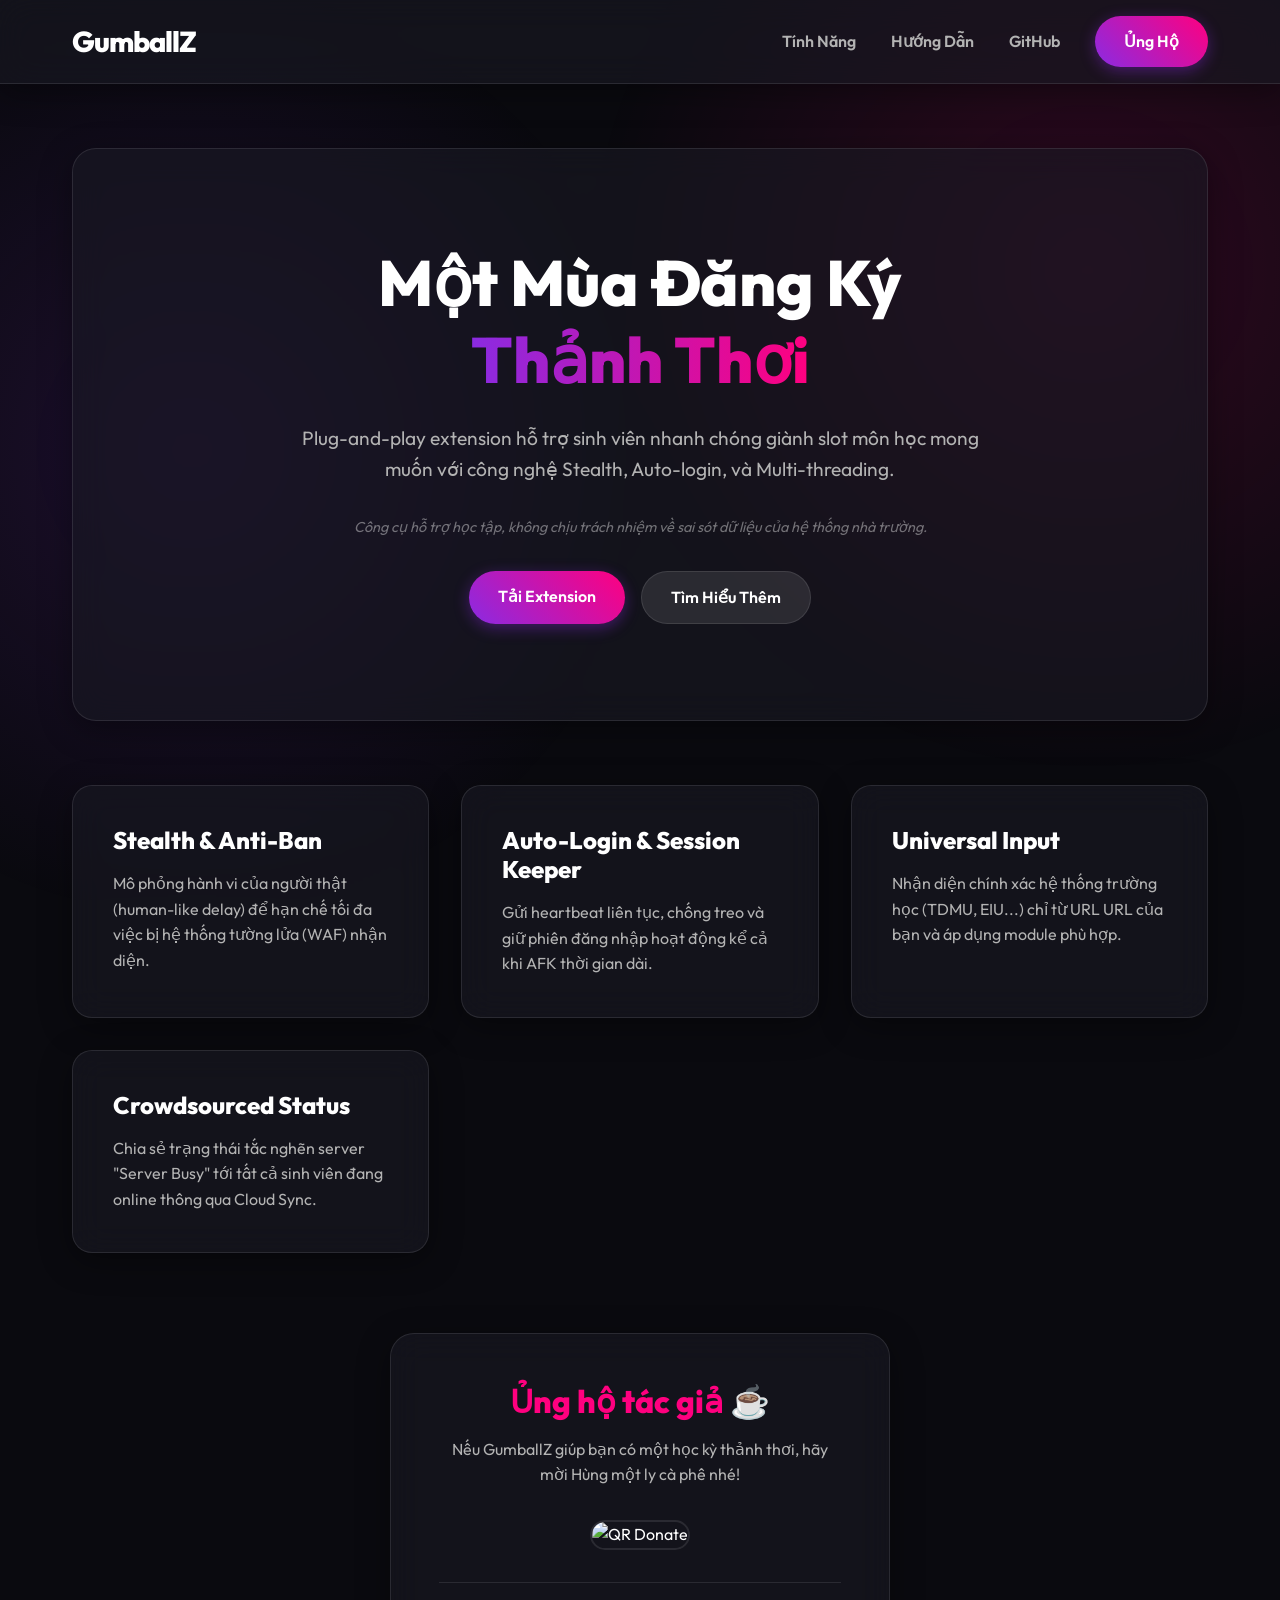
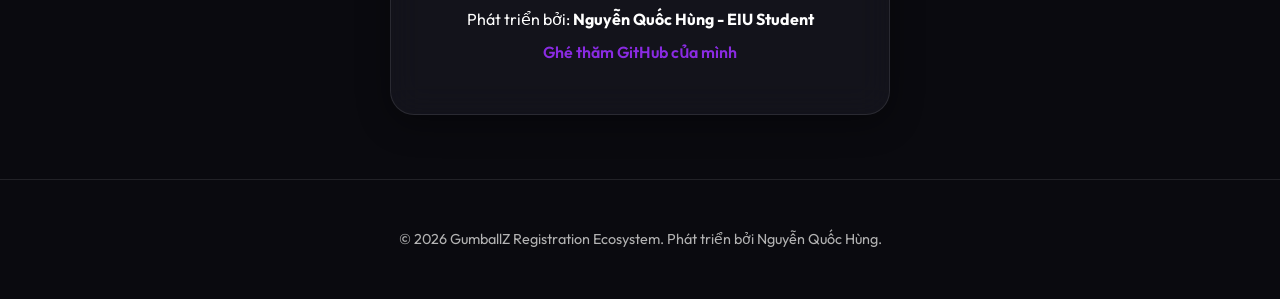
==== web-portal/index.html @ da2722e1 "feat: Initial commit for GumballZ Registration Ecosystem" ====
<!DOCTYPE html>
<html lang="vi">
<head>
    <meta charset="UTF-8">
    <meta name="viewport" content="width=device-width, initial-scale=1.0">
    <title>GumballZ - Đăng Ký Môn Học Siêu Tốc</title>
    <meta name="description" content="Công cụ tự động hóa quá trình đăng ký môn học tại các trường đại học. Plug and Play, Anti-Ban và vô cùng mạnh mẽ.">
    <link href="https://fonts.googleapis.com/css2?family=Outfit:wght@300;400;600;800&display=swap" rel="stylesheet">
    <link rel="stylesheet" href="style.css">
</head>
<body>
    <div class="blob-bg"></div>
    
    <header class="navbar glass-effect">
        <div class="container nav-content">
            <h1 class="logo">GumballZ</h1>
            <nav class="nav-links">
                <a href="#features">Tính Năng</a>
                <a href="#docs">Hướng Dẫn</a>
                <a href="https://github.com/nughnguyen/DKMH-Extension.git" target="_blank">GitHub</a>
                <a href="#donate" class="btn-primary">Ủng Hộ</a>
            </nav>
        </div>
    </header>

    <main class="container">
        <section class="hero glass-effect">
            <div class="hero-text">
                <h2>Một Mùa Đăng Ký<br><span class="text-gradient">Thảnh Thơi</span></h2>
                <p>Plug-and-play extension hỗ trợ sinh viên nhanh chóng giành slot môn học mong muốn với công nghệ Stealth, Auto-login, và Multi-threading.</p>
                <p class="disclaimer"><em>Công cụ hỗ trợ học tập, không chịu trách nhiệm về sai sót dữ liệu của hệ thống nhà trường.</em></p>
                <div class="hero-actions">
                    <a href="https://github.com/nughnguyen/DKMH-Extension.git" class="btn-primary" target="_blank">Tải Extension</a>
                    <a href="#features" class="btn-secondary">Tìm Hiểu Thêm</a>
                </div>
            </div>
        </section>

        <section id="features" class="features-grid">
            <div class="feature-card glass-effect">
                <h3>Stealth & Anti-Ban</h3>
                <p>Mô phỏng hành vi của người thật (human-like delay) để hạn chế tối đa việc bị hệ thống tường lửa (WAF) nhận diện.</p>
            </div>
            <div class="feature-card glass-effect">
                <h3>Auto-Login & Session Keeper</h3>
                <p>Gửi heartbeat liên tục, chống treo và giữ phiên đăng nhập hoạt động kể cả khi AFK thời gian dài.</p>
            </div>
            <div class="feature-card glass-effect">
                <h3>Universal Input</h3>
                <p>Nhận diện chính xác hệ thống trường học (TDMU, EIU...) chỉ từ URL URL của bạn và áp dụng module phù hợp.</p>
            </div>
            <div class="feature-card glass-effect status-badge">
                <h3>Crowdsourced Status</h3>
                <p>Chia sẻ trạng thái tắc nghẽn server "Server Busy" tới tất cả sinh viên đang online thông qua Cloud Sync.</p>
            </div>
        </section>

        <section id="donate" class="donate-section">
            <div class="donate-card glass-effect">
                <h3>Ủng hộ tác giả ☕</h3>
                <p>Nếu GumballZ giúp bạn có một học kỳ thảnh thơi, hãy mời Hùng một ly cà phê nhé!</p>
                <img class="qr-code" src="https://api.vietqr.io/image/970422-2331200040-XXXX.jpg?accountName=NGUYEN%20QUOC%20HUNG&amount=20000&addInfo=Donate%20GumballZ" alt="QR Donate">
                <div class="author-info">
                    <p>Phát triển bởi: <strong>Nguyễn Quốc Hùng - EIU Student</strong></p>
                    <a href="https://github.com/nughnguyen" target="_blank" class="github-link">Ghé thăm GitHub của mình</a>
                </div>
            </div>
        </section>
    </main>

    <footer class="footer">
        <p>&copy; 2026 GumballZ Registration Ecosystem. Phát triển bởi Nguyễn Quốc Hùng.</p>
    </footer>

    <script src="script.js"></script>
</body>
</html>
---- web-portal/style.css ----
:root {
    --primary: #8a2be2;
    --secondary: #ff007f;
    --bg-dark: #0a0a0f;
    --text-main: #ffffff;
    --text-dim: #b3b3b3;
    --glass-bg: rgba(25, 25, 35, 0.6);
    --glass-border: rgba(255, 255, 255, 0.1);
    --glass-shadow: 0 8px 32px 0 rgba(0, 0, 0, 0.37);
    --transition: all 0.3s cubic-bezier(0.25, 0.8, 0.25, 1);
}

* {
    margin: 0;
    padding: 0;
    box-sizing: border-box;
}

body {
    font-family: 'Outfit', sans-serif;
    background-color: var(--bg-dark);
    color: var(--text-main);
    line-height: 1.6;
    overflow-x: hidden;
    position: relative;
    min-height: 100vh;
}

/* Background Animated Blobs */
.blob-bg {
    position: fixed;
    top: 0;
    left: 0;
    width: 100vw;
    height: 100vh;
    z-index: -1;
    overflow: hidden;
    background: radial-gradient(circle at 15% 50%, rgba(138, 43, 226, 0.15), transparent 40%),
                radial-gradient(circle at 85% 30%, rgba(255, 0, 127, 0.15), transparent 40%);
    animation: pulse 15s ease-in-out infinite alternate;
}

@keyframes pulse {
    0% { transform: scale(1); }
    100% { transform: scale(1.1); }
}

/* Glassmorphism Utility */
.glass-effect {
    background: var(--glass-bg);
    backdrop-filter: blur(16px);
    -webkit-backdrop-filter: blur(16px);
    border: 1px solid var(--glass-border);
    box-shadow: var(--glass-shadow);
}

/* Layout */
.container {
    max-width: 1200px;
    margin: 0 auto;
    padding: 0 2rem;
}

/* Typography */
h1, h2, h3 { font-weight: 800; line-height: 1.2; }
.text-gradient {
    background: linear-gradient(90deg, var(--primary), var(--secondary));
    -webkit-background-clip: text;
    -webkit-text-fill-color: transparent;
    background-clip: text;
}

/* Buttons */
.btn-primary, .btn-secondary {
    display: inline-block;
    padding: 0.8rem 1.8rem;
    border-radius: 50px;
    font-weight: 600;
    text-decoration: none;
    transition: var(--transition);
    cursor: pointer;
    border: none;
}

.btn-primary {
    background: linear-gradient(45deg, var(--primary), var(--secondary));
    color: white;
    box-shadow: 0 4px 15px rgba(138, 43, 226, 0.4);
}

.btn-primary:hover {
    transform: translateY(-2px);
    box-shadow: 0 6px 20px rgba(138, 43, 226, 0.6);
}

.btn-secondary {
    background: rgba(255, 255, 255, 0.1);
    color: white;
    border: 1px solid var(--glass-border);
}

.btn-secondary:hover {
    background: rgba(255, 255, 255, 0.2);
    transform: translateY(-2px);
}

/* Navbar */
.navbar {
    position: sticky;
    top: 0;
    z-index: 100;
    padding: 1rem 0;
    border-left: none;
    border-right: none;
    border-top: none;
}

.nav-content {
    display: flex;
    justify-content: space-between;
    align-items: center;
}

.logo {
    font-size: 1.8rem;
    font-weight: 800;
    letter-spacing: -1px;
}

.nav-links a {
    color: var(--text-dim);
    text-decoration: none;
    margin-left: 2rem;
    font-weight: 600;
    transition: var(--transition);
}

.nav-links a:hover {
    color: var(--text-main);
}

.nav-links .btn-primary {
    color: white;
    margin-left: 2rem;
}

/* Hero Section */
.hero {
    margin-top: 4rem;
    padding: 6rem 3rem;
    border-radius: 24px;
    text-align: center;
    position: relative;
    overflow: hidden;
}

.hero h2 {
    font-size: 4rem;
    margin-bottom: 1.5rem;
}

.hero p {
    font-size: 1.2rem;
    color: var(--text-dim);
    max-width: 700px;
    margin: 0 auto 2rem;
}

.disclaimer {
    font-size: 0.9rem !important;
    color: rgba(255,255,255,0.4) !important;
}

.hero-actions {
    display: flex;
    gap: 1rem;
    justify-content: center;
}

/* Features Grid */
.features-grid {
    display: grid;
    grid-template-columns: repeat(auto-fit, minmax(280px, 1fr));
    gap: 2rem;
    margin-top: 4rem;
}

.feature-card {
    padding: 2.5rem;
    border-radius: 20px;
    transition: var(--transition);
}

.feature-card:hover {
    transform: translateY(-5px);
    border-color: rgba(255, 255, 255, 0.3);
}

.feature-card h3 {
    font-size: 1.5rem;
    margin-bottom: 1rem;
}

.feature-card p {
    color: var(--text-dim);
}

/* Donate Section */
.donate-section {
    margin-top: 5rem;
    display: flex;
    justify-content: center;
}

.donate-card {
    padding: 3rem;
    border-radius: 24px;
    text-align: center;
    max-width: 500px;
    width: 100%;
}

.donate-card h3 {
    font-size: 2rem;
    margin-bottom: 1rem;
    color: var(--secondary);
}

.donate-card p {
    color: var(--text-dim);
    margin-bottom: 2rem;
}

.qr-code {
    width: 250px;
    height: 250px;
    border-radius: 16px;
    margin-bottom: 2rem;
    border: 2px solid var(--glass-border);
    transition: var(--transition);
}

.qr-code:hover {
    transform: scale(1.05);
}

.author-info {
    border-top: 1px solid var(--glass-border);
    padding-top: 1.5rem;
}

.author-info p {
    margin-bottom: 0.5rem;
    color: var(--text-main);
}

.github-link {
    color: var(--primary);
    text-decoration: none;
    font-weight: 600;
    transition: var(--transition);
}

.github-link:hover {
    color: var(--secondary);
    text-shadow: 0 0 8px rgba(255, 0, 127, 0.5);
}

/* Footer */
.footer {
    text-align: center;
    padding: 3rem 0;
    margin-top: 4rem;
    color: var(--text-dim);
    font-size: 0.9rem;
    border-top: 1px solid var(--glass-border);
}

@media (max-width: 768px) {
    .hero h2 { font-size: 2.5rem; }
    .nav-links { display: none; }
}
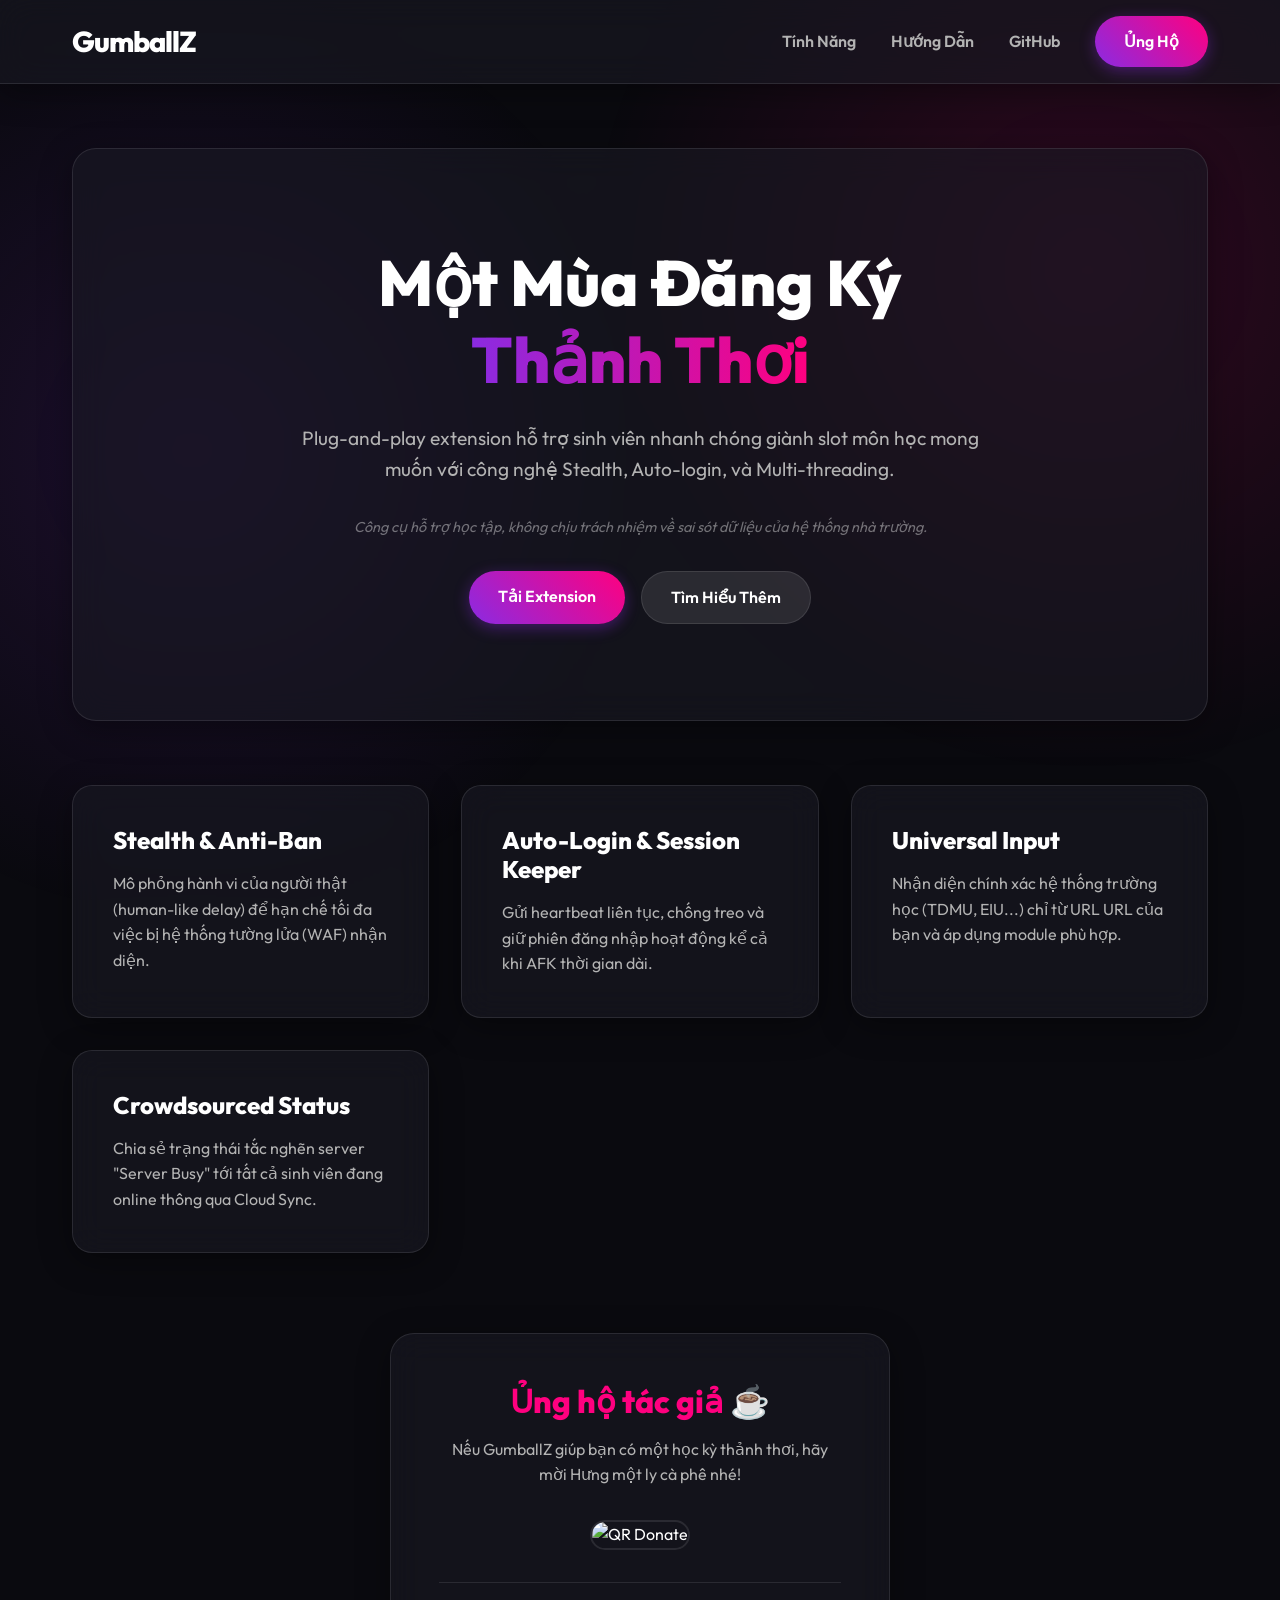
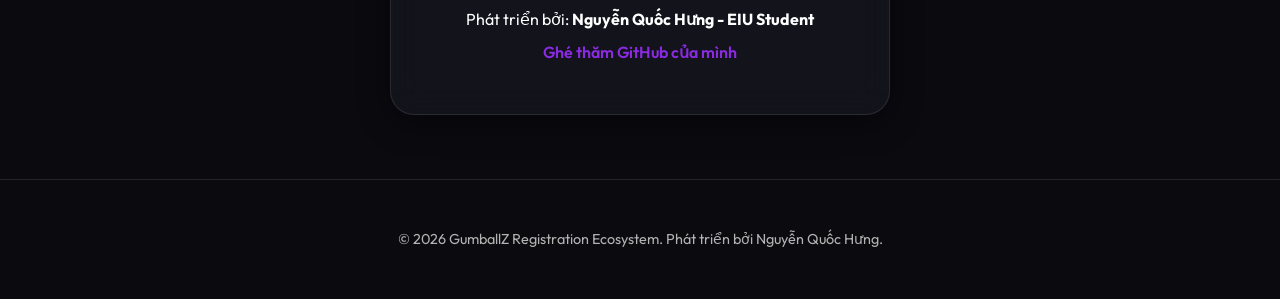
==== commit bf150db0: "fix: Correct author name typography" ====
--- a/web-portal/index.html
+++ b/web-portal/index.html
@@ -58,10 +58,10 @@
         <section id="donate" class="donate-section">
             <div class="donate-card glass-effect">
                 <h3>Ủng hộ tác giả ☕</h3>
-                <p>Nếu GumballZ giúp bạn có một học kỳ thảnh thơi, hãy mời Hùng một ly cà phê nhé!</p>
+                <p>Nếu GumballZ giúp bạn có một học kỳ thảnh thơi, hãy mời Hưng một ly cà phê nhé!</p>
                 <img class="qr-code" src="https://api.vietqr.io/image/970422-2331200040-XXXX.jpg?accountName=NGUYEN%20QUOC%20HUNG&amount=20000&addInfo=Donate%20GumballZ" alt="QR Donate">
                 <div class="author-info">
-                    <p>Phát triển bởi: <strong>Nguyễn Quốc Hùng - EIU Student</strong></p>
+                    <p>Phát triển bởi: <strong>Nguyễn Quốc Hưng - EIU Student</strong></p>
                     <a href="https://github.com/nughnguyen" target="_blank" class="github-link">Ghé thăm GitHub của mình</a>
                 </div>
             </div>
@@ -69,7 +69,7 @@
     </main>
 
     <footer class="footer">
-        <p>&copy; 2026 GumballZ Registration Ecosystem. Phát triển bởi Nguyễn Quốc Hùng.</p>
+        <p>&copy; 2026 GumballZ Registration Ecosystem. Phát triển bởi Nguyễn Quốc Hưng.</p>
     </footer>
 
     <script src="script.js"></script>
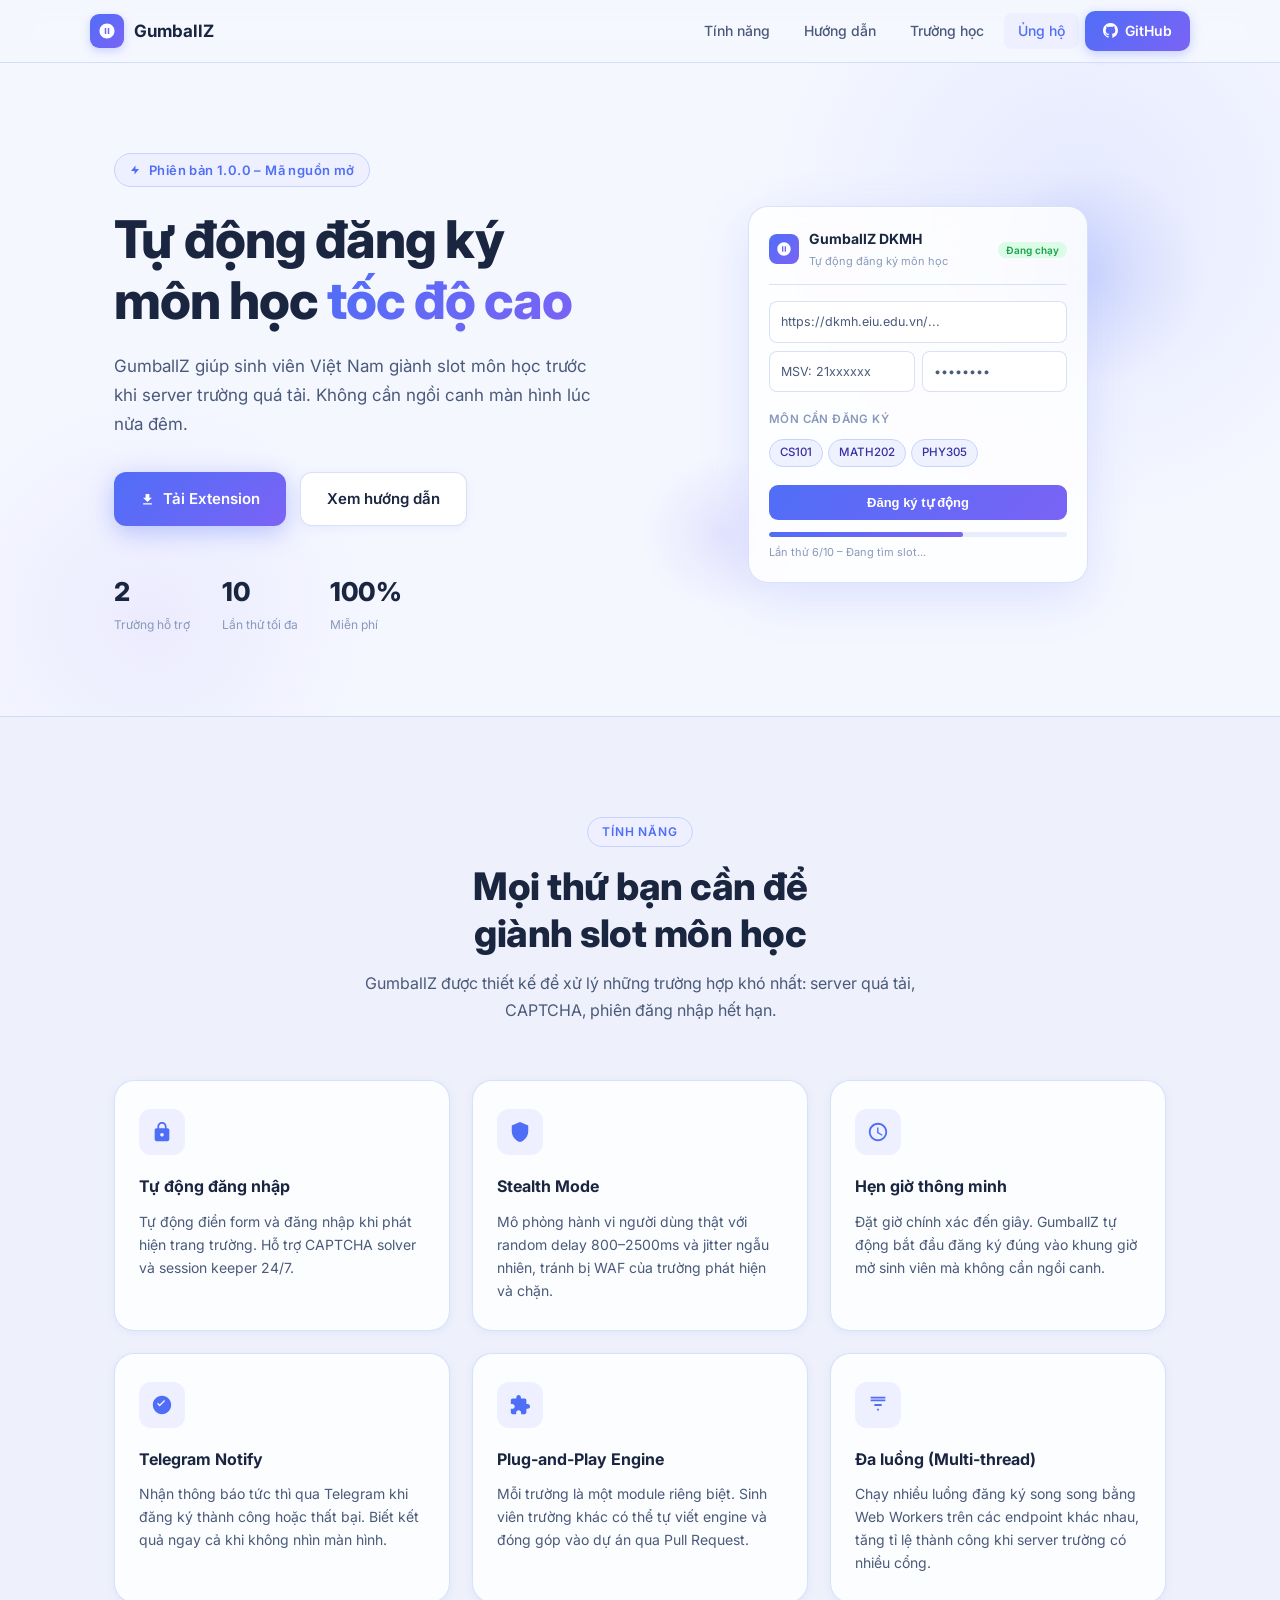
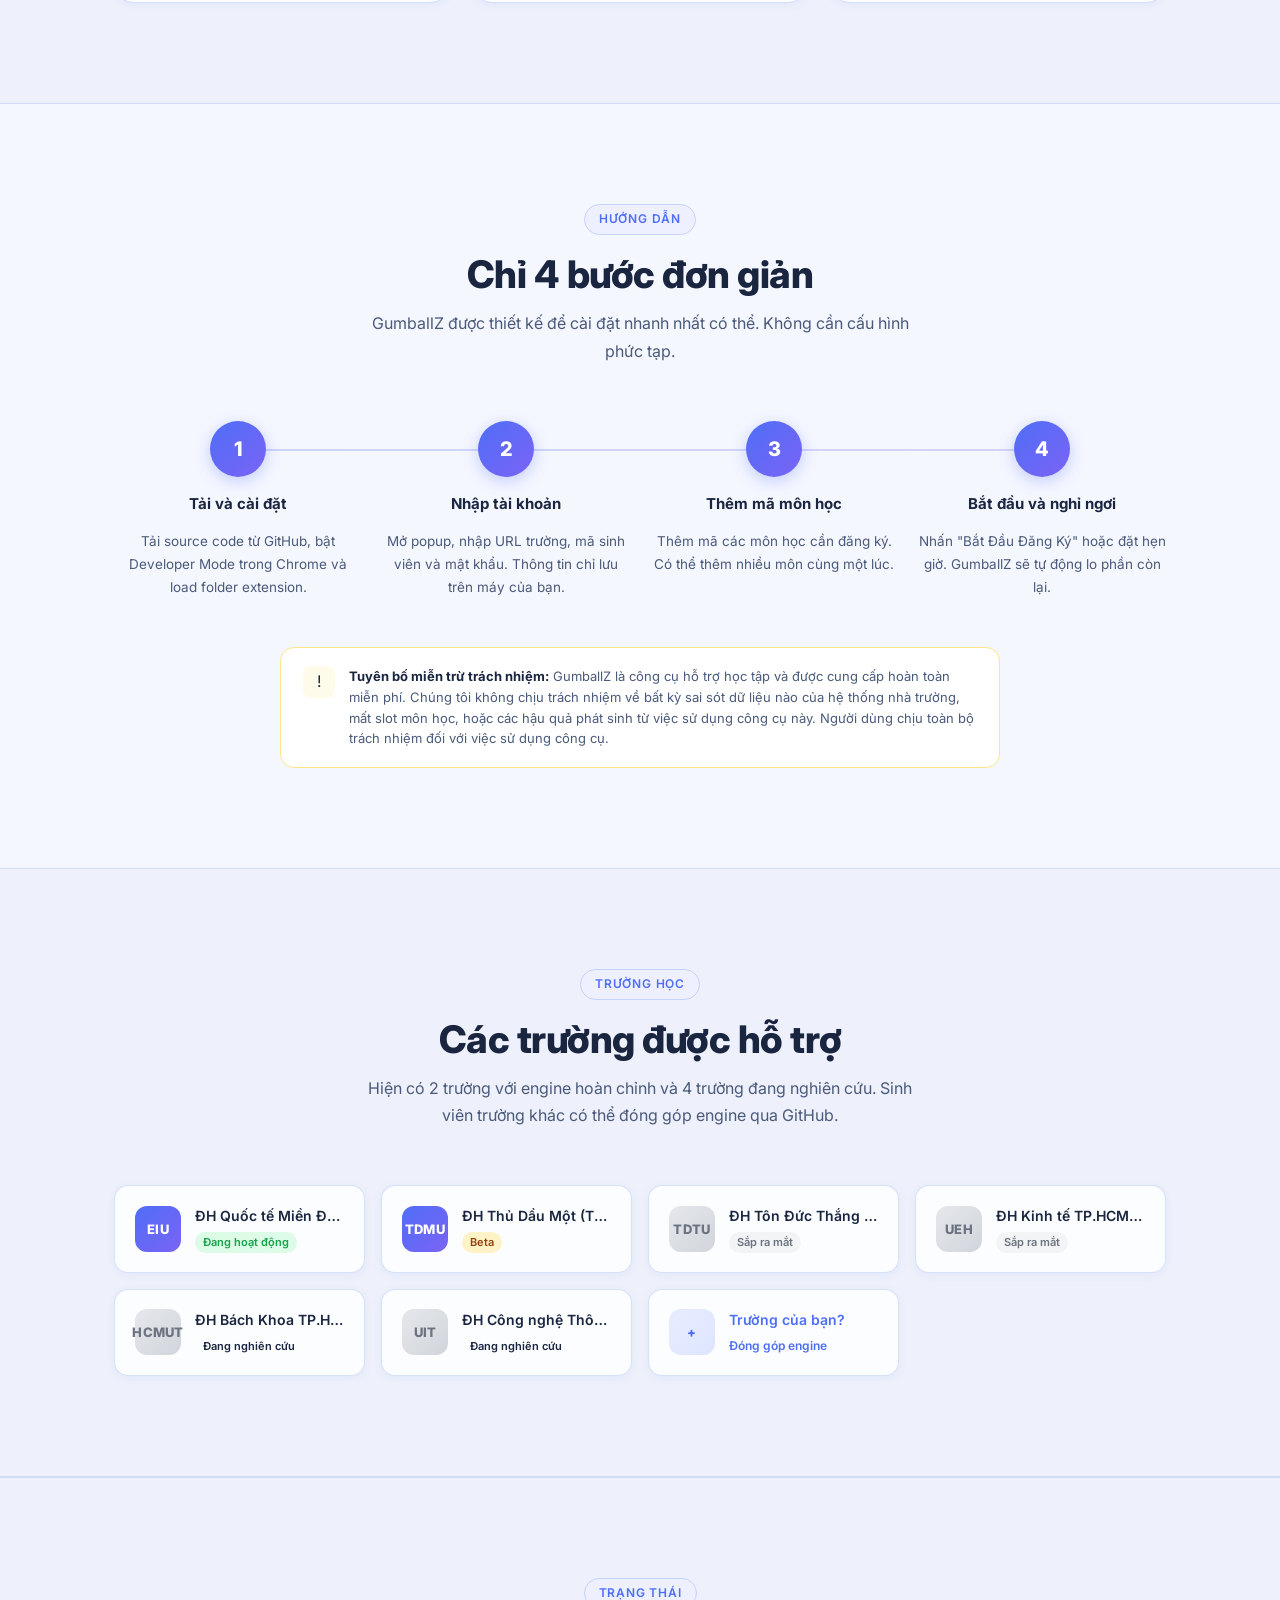
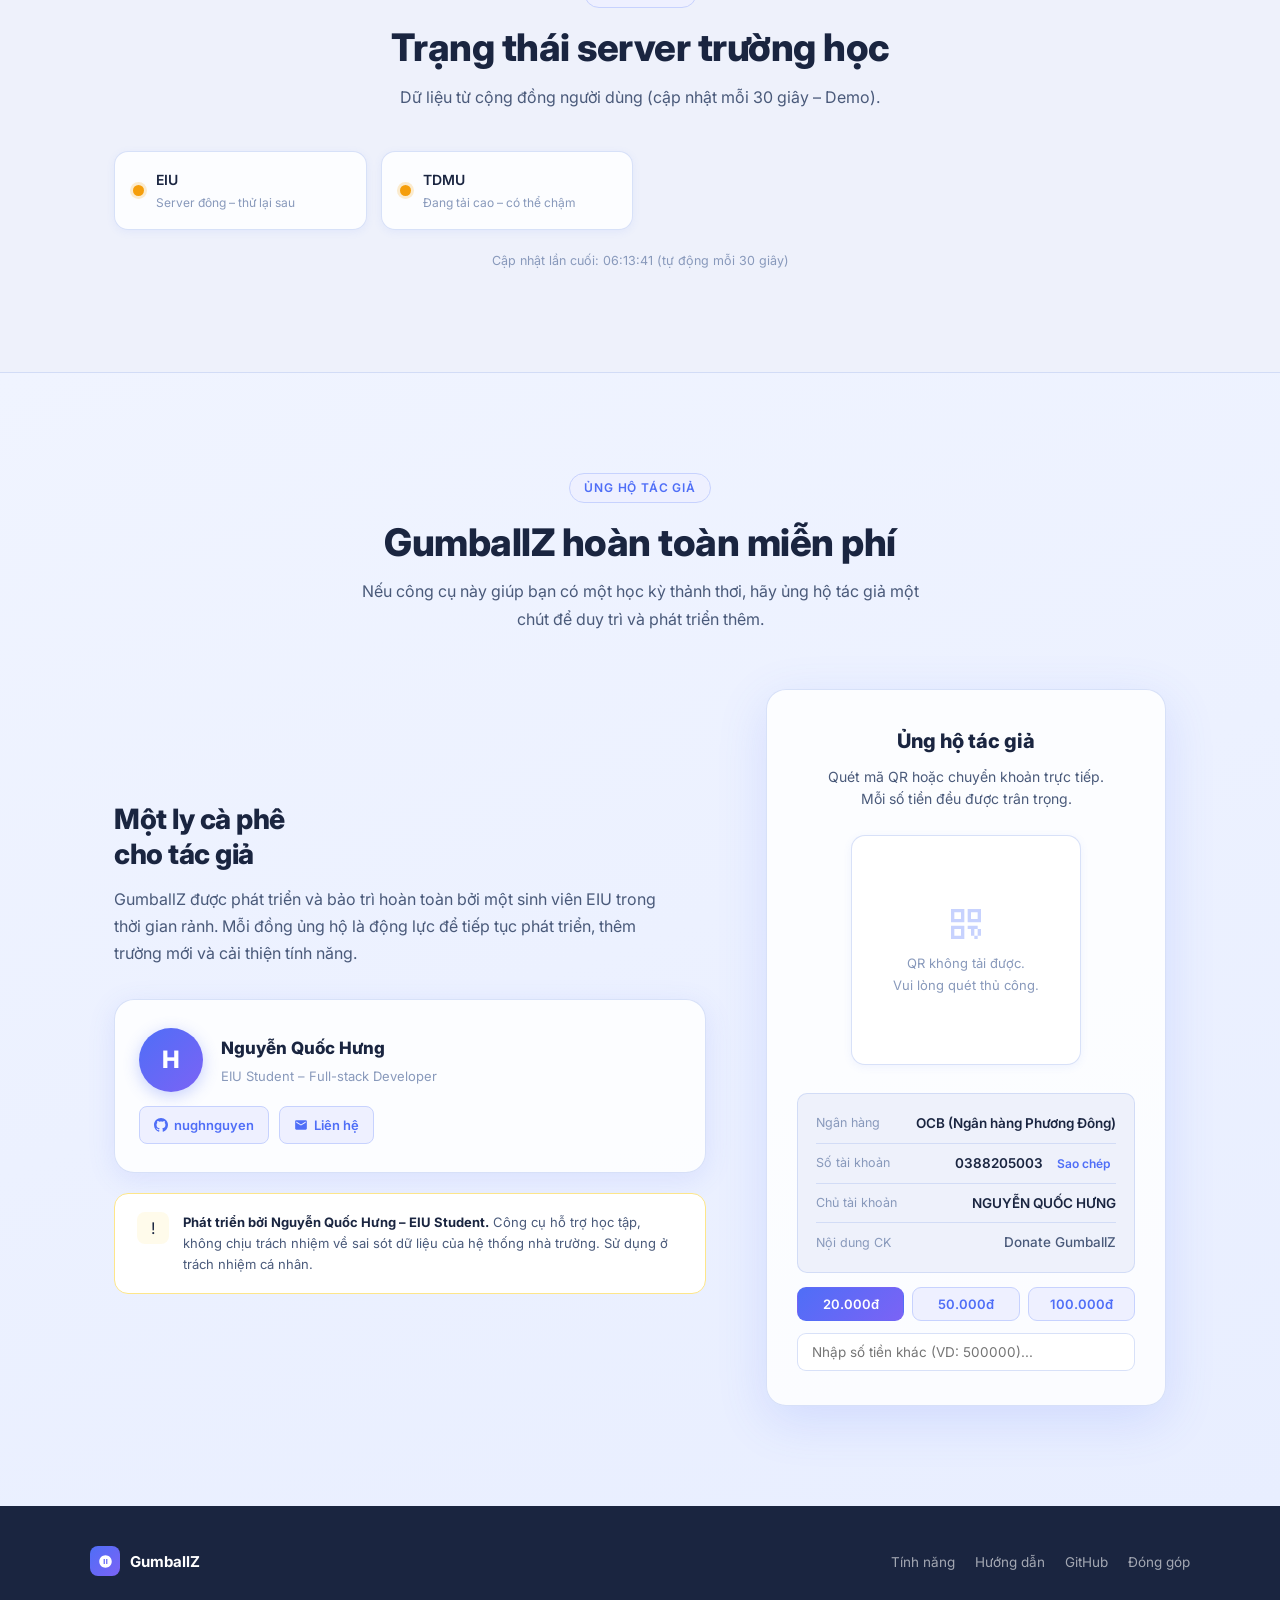
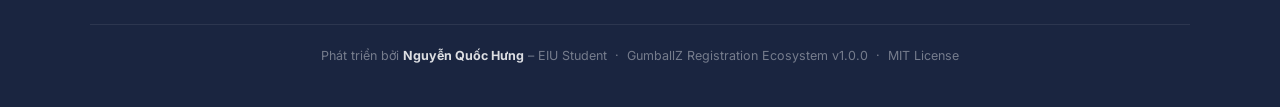
==== commit db777910: "feat: implement GumballZ registration ecosystem with modular engine architecture and web portal supp" ====
--- a/web-portal/index.html
+++ b/web-portal/index.html
@@ -1,77 +1,482 @@
 <!DOCTYPE html>
 <html lang="vi">
 <head>
-    <meta charset="UTF-8">
-    <meta name="viewport" content="width=device-width, initial-scale=1.0">
-    <title>GumballZ - Đăng Ký Môn Học Siêu Tốc</title>
-    <meta name="description" content="Công cụ tự động hóa quá trình đăng ký môn học tại các trường đại học. Plug and Play, Anti-Ban và vô cùng mạnh mẽ.">
-    <link href="https://fonts.googleapis.com/css2?family=Outfit:wght@300;400;600;800&display=swap" rel="stylesheet">
-    <link rel="stylesheet" href="style.css">
+  <meta charset="UTF-8">
+  <meta name="viewport" content="width=device-width, initial-scale=1.0">
+
+  <!-- SEO -->
+  <title>GumballZ – Tự động đăng ký môn học cho sinh viên Việt Nam</title>
+  <meta name="description" content="GumballZ giúp sinh viên Việt Nam tự động đăng ký môn học, giữ slot và nhận thông báo tức thì. Hỗ trợ EIU, TDMU và nhiều trường khác.">
+  <meta name="author" content="Nguyễn Quốc Hưng">
+  <meta name="keywords" content="đăng ký môn học tự động, chrome extension, EIU, TDMU, sinh viên, DKMH">
+
+  <!-- Open Graph -->
+  <meta property="og:title" content="GumballZ – Auto DKMH cho Sinh Viên Việt Nam">
+  <meta property="og:description" content="Tự động đăng ký môn học, không cần ngồi canh màn hình. Stealth mode, Telegram notify, Hẹn giờ thông minh.">
+  <meta property="og:type" content="website">
+  <meta property="og:url" content="https://nughnguyen.github.io/DKMH-Extension">
+
+  <link rel="stylesheet" href="style.css">
 </head>
 <body>
-    <div class="blob-bg"></div>
+
+  <!-- ============================================================
+       NAVBAR
+       ============================================================ -->
+  <nav class="gz-nav" id="gz-nav">
+    <div class="gz-nav-inner">
+      <a href="#" class="gz-nav-brand">
+        <div class="gz-nav-logo">
+          <svg viewBox="0 0 24 24"><path d="M12 2C6.48 2 2 6.48 2 12s4.48 10 10 10 10-4.48 10-10S17.52 2 12 2zm-1 14H9V8h2v8zm4 0h-2V8h2v8z"/></svg>
+        </div>
+        GumballZ
+      </a>
+      <nav class="gz-nav-links">
+        <a href="#tinh-nang"  class="gz-nav-link">Tính năng</a>
+        <a href="#huong-dan"  class="gz-nav-link">Hướng dẫn</a>
+        <a href="#truong-hoc" class="gz-nav-link">Trường học</a>
+        <a href="#donate"     class="gz-nav-link">Ủng hộ</a>
+        <a href="https://github.com/nughnguyen/DKMH-Extension" target="_blank" class="gz-btn-nav">
+          <svg width="15" height="15" fill="currentColor" viewBox="0 0 24 24"><path d="M12 0C5.37 0 0 5.37 0 12c0 5.3 3.438 9.8 8.205 11.385.6.113.82-.258.82-.577 0-.285-.01-1.04-.015-2.04-3.338.724-4.042-1.61-4.042-1.61C4.422 18.07 3.633 17.7 3.633 17.7c-1.087-.744.084-.729.084-.729 1.205.084 1.838 1.236 1.838 1.236 1.07 1.835 2.809 1.305 3.495.998.108-.776.417-1.305.76-1.605-2.665-.3-5.466-1.332-5.466-5.93 0-1.31.465-2.38 1.235-3.22-.135-.303-.54-1.523.105-3.176 0 0 1.005-.322 3.3 1.23.96-.267 1.98-.399 3-.405 1.02.006 2.04.138 3 .405 2.28-1.552 3.285-1.23 3.285-1.23.645 1.653.24 2.873.12 3.176.765.84 1.23 1.91 1.23 3.22 0 4.61-2.805 5.625-5.475 5.92.42.36.81 1.096.81 2.22 0 1.606-.015 2.896-.015 3.286 0 .315.21.69.825.57C20.565 21.795 24 17.295 24 12c0-6.63-5.37-12-12-12"/></svg>
+          GitHub
+        </a>
+      </nav>
+    </div>
+  </nav>
+
+  <!-- ============================================================
+       HERO
+       ============================================================ -->
+  <section class="gz-hero">
+    <div class="container">
+      <div class="gz-hero-inner">
+
+        <!-- Left: Content -->
+        <div class="gz-hero-content">
+          <div class="gz-hero-eyebrow">
+            <svg width="12" height="12" viewBox="0 0 24 24" fill="currentColor"><path d="M13 10V3L4 14h7v7l9-11h-7z"/></svg>
+            Phiên bản 1.0.0 – Mã nguồn mở
+          </div>
+
+          <h1 class="gz-hero-title">
+            Tự động đăng ký<br>
+            môn học <span class="gz-highlight">tốc độ cao</span>
+          </h1>
+
+          <p class="gz-hero-desc">
+            GumballZ giúp sinh viên Việt Nam giành slot môn học trước khi server trường
+            quá tải. Không cần ngồi canh màn hình lúc nửa đêm.
+          </p>
+
+          <div class="gz-hero-actions">
+            <a href="https://github.com/nughnguyen/DKMH-Extension" target="_blank" class="gz-btn-hero primary" id="hero-download-btn">
+              <svg width="15" height="15" fill="currentColor" viewBox="0 0 24 24"><path d="M19 9h-4V3H9v6H5l7 7 7-7zM5 18v2h14v-2H5z"/></svg>
+              Tải Extension
+            </a>
+            <a href="#huong-dan" class="gz-btn-hero secondary" id="hero-guide-btn">
+              Xem hướng dẫn
+            </a>
+          </div>
+
+          <div class="gz-hero-stats">
+            <div class="gz-stat">
+              <!-- Số trường được cập nhật động từ engines-manifest.js -->
+              <span class="gz-stat-num" id="stat-active-count">–</span>
+              <span class="gz-stat-label">Trường hỗ trợ</span>
+            </div>
+            <div class="gz-stat">
+              <span class="gz-stat-num" data-count="10">10</span>
+              <span class="gz-stat-label">Lần thử tối đa</span>
+            </div>
+            <div class="gz-stat">
+              <span class="gz-stat-num">100%</span>
+              <span class="gz-stat-label">Miễn phí</span>
+            </div>
+          </div>
+        </div>
+
+        <!-- Right: Popup Mockup -->
+        <div class="gz-hero-visual">
+          <div class="gz-orb gz-orb-1"></div>
+          <div class="gz-orb gz-orb-2"></div>
+
+          <div class="gz-popup-mockup">
+            <div class="gz-mock-header">
+              <div class="gz-mock-logo">
+                <svg viewBox="0 0 24 24"><path d="M12 2C6.48 2 2 6.48 2 12s4.48 10 10 10 10-4.48 10-10S17.52 2 12 2zm-1 14H9V8h2v8zm4 0h-2V8h2v8z"/></svg>
+              </div>
+              <div>
+                <div class="gz-mock-title">GumballZ DKMH</div>
+                <div class="gz-mock-sub">Tự động đăng ký môn học</div>
+              </div>
+              <div class="gz-mock-badge-container">
+                <span class="gz-mock-badge">Đang chạy</span>
+              </div>
+            </div>
+
+            <div class="gz-mock-field">https://dkmh.eiu.edu.vn/...</div>
+            <div style="display:grid;grid-template-columns:1fr 1fr;gap:7px;">
+              <div class="gz-mock-field">MSV: 21xxxxxx</div>
+              <div class="gz-mock-field">••••••••</div>
+            </div>
+
+            <div style="font-size:11.5px;color:#8899bb;margin-top:10px;margin-bottom:4px;font-weight:600;text-transform:uppercase;letter-spacing:.4px;">Môn cần đăng ký</div>
+            <div class="gz-mock-tags">
+              <span class="gz-mock-tag">CS101</span>
+              <span class="gz-mock-tag">MATH202</span>
+              <span class="gz-mock-tag">PHY305</span>
+            </div>
+
+            <button class="gz-mock-btn">Đăng ký tự động</button>
+            <div class="gz-mock-progress-bar-bg">
+              <div class="gz-mock-progress-bar"></div>
+            </div>
+            <div style="font-size:11px;color:#8899bb;margin-top:6px;">Lần thử 6/10 – Đang tìm slot...</div>
+          </div>
+        </div>
+
+      </div>
+    </div>
+  </section>
+
+  <!-- ============================================================
+       FEATURES
+       ============================================================ -->
+  <section class="gz-features-section" id="tinh-nang">
+    <div class="container">
+      <div class="gz-section-header">
+        <div class="gz-label-badge">Tính năng</div>
+        <h2 class="gz-section-title">Mọi thứ bạn cần để<br>giành slot môn học</h2>
+        <p class="gz-section-sub">GumballZ được thiết kế để xử lý những trường hợp khó nhất: server quá tải, CAPTCHA, phiên đăng nhập hết hạn.</p>
+      </div>
+
+      <div class="gz-features-grid">
+
+        <div class="gz-feature-card gz-fade-in" id="feature-autologin">
+          <div class="gz-feature-icon">
+            <svg viewBox="0 0 24 24"><path d="M18 8h-1V6c0-2.76-2.24-5-5-5S7 3.24 7 6v2H6c-1.1 0-2 .9-2 2v10c0 1.1.9 2 2 2h12c1.1 0 2-.9 2-2V10c0-1.1-.9-2-2-2zm-6 9c-1.1 0-2-.9-2-2s.9-2 2-2 2 .9 2 2-.9 2-2 2zm3.1-9H8.9V6c0-1.71 1.39-3.1 3.1-3.1 1.71 0 3.1 1.39 3.1 3.1v2z"/></svg>
+          </div>
+          <h3 class="gz-feature-title">Tự động đăng nhập</h3>
+          <p class="gz-feature-desc">Tự động điền form và đăng nhập khi phát hiện trang trường. Hỗ trợ CAPTCHA solver và session keeper 24/7.</p>
+        </div>
+
+        <div class="gz-feature-card gz-fade-in" id="feature-stealth">
+          <div class="gz-feature-icon">
+            <svg viewBox="0 0 24 24"><path d="M12 1L3 5v6c0 5.55 3.84 10.74 9 12 5.16-1.26 9-6.45 9-12V5l-9-4z"/></svg>
+          </div>
+          <h3 class="gz-feature-title">Stealth Mode</h3>
+          <p class="gz-feature-desc">Mô phỏng hành vi người dùng thật với random delay 800–2500ms và jitter ngẫu nhiên, tránh bị WAF của trường phát hiện và chặn.</p>
+        </div>
+
+        <div class="gz-feature-card gz-fade-in" id="feature-scheduler">
+          <div class="gz-feature-icon">
+            <svg viewBox="0 0 24 24"><path d="M11.99 2C6.47 2 2 6.48 2 12s4.47 10 9.99 10C17.52 22 22 17.52 22 12S17.52 2 11.99 2zM12 20c-4.42 0-8-3.58-8-8s3.58-8 8-8 8 3.58 8 8-3.58 8-8 8zm.5-13H11v6l5.25 3.15.75-1.23-4.5-2.67V7z"/></svg>
+          </div>
+          <h3 class="gz-feature-title">Hẹn giờ thông minh</h3>
+          <p class="gz-feature-desc">Đặt giờ chính xác đến giây. GumballZ tự động bắt đầu đăng ký đúng vào khung giờ mở sinh viên mà không cần ngồi canh.</p>
+        </div>
+
+        <div class="gz-feature-card gz-fade-in" id="feature-telegram">
+          <div class="gz-feature-icon">
+            <svg viewBox="0 0 24 24"><path d="M12 22C6.48 22 2 17.52 2 12S6.48 2 12 2s10 4.48 10 10-4.48 10-10 10zm-1.5-9.5l4.88-4.88-1.06-1.06L9.44 11.44 7.62 9.62l-1.06 1.06 2.88 2.88 1.06-1.06z"/></svg>
+          </div>
+          <h3 class="gz-feature-title">Telegram Notify</h3>
+          <p class="gz-feature-desc">Nhận thông báo tức thì qua Telegram khi đăng ký thành công hoặc thất bại. Biết kết quả ngay cả khi không nhìn màn hình.</p>
+        </div>
+
+        <div class="gz-feature-card gz-fade-in" id="feature-plugplay">
+          <div class="gz-feature-icon">
+            <svg viewBox="0 0 24 24"><path d="M20.5 11H19V7c0-1.1-.9-2-2-2h-4V3.5C13 2.12 11.88 1 10.5 1S8 2.12 8 3.5V5H4c-1.1 0-1.99.9-1.99 2v3.8H3.5c1.49 0 2.7 1.21 2.7 2.7s-1.21 2.7-2.7 2.7H2V20c0 1.1.9 2 2 2h3.8v-1.5c0-1.49 1.21-2.7 2.7-2.7 1.49 0 2.7 1.21 2.7 2.7V22H17c1.1 0 2-.9 2-2v-4h1.5c1.38 0 2.5-1.12 2.5-2.5S21.88 11 20.5 11z"/></svg>
+          </div>
+          <h3 class="gz-feature-title">Plug-and-Play Engine</h3>
+          <p class="gz-feature-desc">Mỗi trường là một module riêng biệt. Sinh viên trường khác có thể tự viết engine và đóng góp vào dự án qua Pull Request.</p>
+        </div>
+
+        <div class="gz-feature-card gz-fade-in" id="feature-multithread">
+          <div class="gz-feature-icon">
+            <svg viewBox="0 0 24 24"><path d="M4 6h16v2H4zm4 5h8v2H8zm3 5h2v2h-2z"/><path d="M20 3H4v18h16zM4 21V5h16v16H4z"/></svg>
+          </div>
+          <h3 class="gz-feature-title">Đa luồng (Multi-thread)</h3>
+          <p class="gz-feature-desc">Chạy nhiều luồng đăng ký song song bằng Web Workers trên các endpoint khác nhau, tăng tỉ lệ thành công khi server trường có nhiều cổng.</p>
+        </div>
+
+      </div>
+    </div>
+  </section>
+
+  <!-- ============================================================
+       HOW IT WORKS
+       ============================================================ -->
+  <section id="huong-dan">
+    <div class="container">
+      <div class="gz-section-header">
+        <div class="gz-label-badge">Hướng dẫn</div>
+        <h2 class="gz-section-title">Chỉ 4 bước đơn giản</h2>
+        <p class="gz-section-sub">GumballZ được thiết kế để cài đặt nhanh nhất có thể. Không cần cấu hình phức tạp.</p>
+      </div>
+
+      <div class="gz-steps">
+        <div class="gz-step gz-fade-in" id="step-1">
+          <div class="gz-step-num">1</div>
+          <h3 class="gz-step-title">Tải và cài đặt</h3>
+          <p class="gz-step-desc">Tải source code từ GitHub, bật Developer Mode trong Chrome và load folder extension.</p>
+        </div>
+        <div class="gz-step gz-fade-in" id="step-2">
+          <div class="gz-step-num">2</div>
+          <h3 class="gz-step-title">Nhập tài khoản</h3>
+          <p class="gz-step-desc">Mở popup, nhập URL trường, mã sinh viên và mật khẩu. Thông tin chỉ lưu trên máy của bạn.</p>
+        </div>
+        <div class="gz-step gz-fade-in" id="step-3">
+          <div class="gz-step-num">3</div>
+          <h3 class="gz-step-title">Thêm mã môn học</h3>
+          <p class="gz-step-desc">Thêm mã các môn học cần đăng ký. Có thể thêm nhiều môn cùng một lúc.</p>
+        </div>
+        <div class="gz-step gz-fade-in" id="step-4">
+          <div class="gz-step-num">4</div>
+          <h3 class="gz-step-title">Bắt đầu và nghỉ ngơi</h3>
+          <p class="gz-step-desc">Nhấn "Bắt Đầu Đăng Ký" hoặc đặt hẹn giờ. GumballZ sẽ tự động lo phần còn lại.</p>
+        </div>
+      </div>
+
+      <!-- Disclaimer -->
+      <div class="gz-disclaimer gz-fade-in" id="disclaimer-box" style="max-width:720px;margin:48px auto 0;">
+        <div class="gz-disclaimer-icon">!</div>
+        <div class="gz-disclaimer-text">
+          <strong>Tuyên bố miễn trừ trách nhiệm:</strong>
+          GumballZ là công cụ hỗ trợ học tập và được cung cấp hoàn toàn miễn phí.
+          Chúng tôi không chịu trách nhiệm về bất kỳ sai sót dữ liệu nào của hệ thống nhà trường,
+          mất slot môn học, hoặc các hậu quả phát sinh từ việc sử dụng công cụ này.
+          Người dùng chịu toàn bộ trách nhiệm đối với việc sử dụng công cụ.
+        </div>
+      </div>
+    </div>
+  </section>
+
+  <!-- ============================================================
+       SUPPORTED UNIVERSITIES (được render động từ engines-manifest.js)
+       ============================================================ -->
+  <section id="truong-hoc" style="background: var(--c-bg-2); border-top: 1px solid var(--c-border); border-bottom: 1px solid var(--c-border);">
+    <div class="container">
+      <div class="gz-section-header">
+        <div class="gz-label-badge">Trường học</div>
+        <h2 class="gz-section-title">Các trường được hỗ trợ</h2>
+        <p class="gz-section-sub" id="unis-subtitle">
+          Danh sách này sẽ tiếp tục mở rộng. Sinh viên các trường khác có thể đóng góp engine qua GitHub.
+        </p>
+      </div>
+
+      <!-- Grid được render 100% bởi JavaScript từ engines-manifest.js -->
+      <div class="gz-unis-grid" id="gz-unis-grid">
+        <!-- Populated by script.js -->
+      </div>
+    </div>
+  </section>
+
+  <!-- ============================================================
+       SERVER STATUS
+       ============================================================ -->
+  <section class="gz-status-section" id="trang-thai">
+    <div class="container">
+      <div class="gz-section-header" style="margin-bottom:40px;">
+        <div class="gz-label-badge">Trạng thái</div>
+        <h2 class="gz-section-title">Trạng thái server trường học</h2>
+        <p class="gz-section-sub">Dữ liệu từ cộng đồng người dùng (cập nhật mỗi 30 giây – Demo).</p>
+      </div>
+
+      <div class="gz-status-grid" id="gz-status-grid">
+        <!-- Filled by script.js -->
+      </div>
+
+      <p class="gz-status-note" id="gz-status-updated">Đang tải...</p>
+    </div>
+  </section>
+
+  <!-- ============================================================
+       DONATE & AUTHOR
+       ============================================================ -->
+  <section class="gz-donate-section" id="donate">
+    <div class="container">
+      <div class="gz-section-header">
+        <div class="gz-label-badge">Ủng hộ tác giả</div>
+        <h2 class="gz-section-title">GumballZ hoàn toàn miễn phí</h2>
+        <p class="gz-section-sub">Nếu công cụ này giúp bạn có một học kỳ thảnh thơi, hãy ủng hộ tác giả một chút để duy trì và phát triển thêm.</p>
+      </div>
+
+      <div class="gz-donate-inner">
+
+        <!-- Left: Content + Author -->
+        <div>
+          <div class="gz-section-title" style="font-size:28px;">Một ly cà phê<br>cho tác giả</div>
+          <p class="gz-section-sub" style="margin-top:14px;">
+            GumballZ được phát triển và bảo trì hoàn toàn bởi một sinh viên EIU trong thời gian rảnh.
+            Mỗi đồng ủng hộ là động lực để tiếp tục phát triển, thêm trường mới và cải thiện tính năng.
+          </p>
+
+          <!-- Author Card -->
+          <div class="gz-author-card gz-fade-in" id="author-card">
+            <div class="gz-author-inner">
+              <div class="gz-author-avatar">H</div>
+              <div>
+                <div class="gz-author-name">Nguyễn Quốc Hưng</div>
+                <div class="gz-author-role">EIU Student – Full-stack Developer</div>
+              </div>
+            </div>
+            <div class="gz-author-links">
+              <a href="https://github.com/nughnguyen" target="_blank" class="gz-author-link" id="github-link">
+                <svg width="14" height="14" fill="currentColor" viewBox="0 0 24 24"><path d="M12 0C5.37 0 0 5.37 0 12c0 5.3 3.438 9.8 8.205 11.385.6.113.82-.258.82-.577 0-.285-.01-1.04-.015-2.04-3.338.724-4.042-1.61-4.042-1.61C4.422 18.07 3.633 17.7 3.633 17.7c-1.087-.744.084-.729.084-.729 1.205.084 1.838 1.236 1.838 1.236 1.07 1.835 2.809 1.305 3.495.998.108-.776.417-1.305.76-1.605-2.665-.3-5.466-1.332-5.466-5.93 0-1.31.465-2.38 1.235-3.22-.135-.303-.54-1.523.105-3.176 0 0 1.005-.322 3.3 1.23.96-.267 1.98-.399 3-.405 1.02.006 2.04.138 3 .405 2.28-1.552 3.285-1.23 3.285-1.23.645 1.653.24 2.873.12 3.176.765.84 1.23 1.91 1.23 3.22 0 4.61-2.805 5.625-5.475 5.92.42.36.81 1.096.81 2.22 0 1.606-.015 2.896-.015 3.286 0 .315.21.69.825.57C20.565 21.795 24 17.295 24 12c0-6.63-5.37-12-12-12"/></svg>
+                nughnguyen
+              </a>
+              <a href="mailto:hungnguyenqn@gmail.com" class="gz-author-link" id="email-link">
+                <svg width="14" height="14" fill="currentColor" viewBox="0 0 24 24"><path d="M20 4H4c-1.1 0-2 .9-2 2v12c0 1.1.9 2 2 2h16c1.1 0 2-.9 2-2V6c0-1.1-.9-2-2-2zm0 4l-8 5-8-5V6l8 5 8-5v2z"/></svg>
+                Liên hệ
+              </a>
+            </div>
+          </div>
+
+          <!-- Disclaimer -->
+          <div class="gz-disclaimer gz-fade-in" style="margin-top:20px;" id="footer-disclaimer">
+            <div class="gz-disclaimer-icon">!</div>
+            <div class="gz-disclaimer-text">
+              <strong>Phát triển bởi Nguyễn Quốc Hưng – EIU Student.</strong>
+              Công cụ hỗ trợ học tập, không chịu trách nhiệm về sai sót dữ liệu của hệ thống nhà trường.
+              Sử dụng ở trách nhiệm cá nhân.
+            </div>
+          </div>
+        </div>
+
+        <!-- Right: Donate Card -->
+        <div class="gz-donate-card gz-fade-in" id="donate-card">
+          <h3 class="gz-donate-card-title">Ủng hộ tác giả</h3>
+          <p class="gz-donate-card-sub">
+            Quét mã QR hoặc chuyển khoản trực tiếp.<br>
+            Mỗi số tiền đều được trân trọng.
+          </p>
+
+          <!-- QR Code – VietQR OCB API -->
+          <div class="gz-qr-wrap" id="gz-qr-wrap">
+            <img
+              id="gz-qr-img"
+              src="https://img.vietqr.io/image/OCB-0388205003-qr_only.png?accountName=NGUYEN%20QUOC%20HUNG&amount=20000&addInfo=Donate%20GumballZ"
+              alt="QR Chuyển khoản OCB – Nguyễn Quốc Hưng"
+              loading="lazy"
+              onerror="this.style.display='none'; document.getElementById('gz-qr-fallback').style.display='flex';"
+            >
+            <div id="gz-qr-fallback" style="display:none; width:200px; height:200px; align-items:center; justify-content:center; flex-direction:column; gap:8px; color:#8899bb; font-size:13px; text-align:center;">
+              <svg width="40" height="40" fill="#c7d2fe" viewBox="0 0 24 24"><path d="M3 11h8V3H3v8zm2-6h4v4H5V5zM3 21h8v-8H3v8zm2-6h4v4H5v-4zM13 3v8h8V3h-8zm6 6h-4V5h4v4zM13 13h2v2h-2zm2 2h2v2h-2zm2-2h2v2h-2zm2 2h2v2h-2zm-4 2h2v2h-2zm2 2h2v2h-2zm-2-6h2v2h-2zm4 4h2v2h-2z"/></svg>
+              QR không tải được.<br>Vui lòng quét thủ công.
+            </div>
+          </div>
+
+          <!-- Bank Info -->
+          <div class="gz-bank-info" id="bank-info">
+            <div class="gz-bank-row">
+              <span class="gz-bank-label">Ngân hàng</span>
+              <span class="gz-bank-value">OCB (Ngân hàng Phương Đông)</span>
+            </div>
+            <div class="gz-bank-row">
+              <span class="gz-bank-label">Số tài khoản</span>
+              <span style="display:flex;align-items:center;gap:8px;">
+                <strong class="gz-bank-value" id="gz-stk">0388205003</strong>
+                <button class="gz-copy-btn" onclick="copySTK()" id="copy-stk-btn" title="Sao chép STK">Sao chép</button>
+              </span>
+            </div>
+            <div class="gz-bank-row">
+              <span class="gz-bank-label">Chủ tài khoản</span>
+              <span class="gz-bank-value">NGUYỄN QUỐC HƯNG</span>
+            </div>
+            <div class="gz-bank-row">
+              <span class="gz-bank-label">Nội dung CK</span>
+              <span class="gz-bank-value" style="font-weight:500; color: var(--c-text-2);">Donate GumballZ</span>
+            </div>
+          </div>
+
+          <!-- Amount suggestion -->
+          <div style="display:flex; gap:8px; margin-top:14px; flex-wrap:wrap;">
+            <button class="gz-amount-btn active" onclick="selectAmount(20000)"  id="amt-20k"  data-amount="20000">20.000đ</button>
+            <button class="gz-amount-btn"        onclick="selectAmount(50000)"  id="amt-50k"  data-amount="50000">50.000đ</button>
+            <button class="gz-amount-btn"        onclick="selectAmount(100000)" id="amt-100k" data-amount="100000">100.000đ</button>
+          </div>
+          
+          <!-- Custom amount input -->
+          <div style="margin-top:12px;">
+            <input type="number" id="gz-custom-amount" class="gz-custom-amount-input" placeholder="Nhập số tiền khác (VD: 500000)..." min="0" step="10000">
+          </div>
+        </div>
+
+      </div>
+    </div>
+  </section>
+
+  <!-- ============================================================
+       FOOTER
+       ============================================================ -->
+  <footer class="gz-footer">
+    <div class="gz-footer-inner">
+      <div class="gz-footer-brand">
+        <div class="gz-footer-logo">
+          <svg viewBox="0 0 24 24"><path d="M12 2C6.48 2 2 6.48 2 12s4.48 10 10 10 10-4.48 10-10S17.52 2 12 2zm-1 14H9V8h2v8zm4 0h-2V8h2v8z"/></svg>
+        </div>
+        GumballZ
+      </div>
+
+      <ul class="gz-footer-links">
+        <li><a href="#tinh-nang">Tính năng</a></li>
+        <li><a href="#huong-dan">Hướng dẫn</a></li>
+        <li><a href="https://github.com/nughnguyen/DKMH-Extension" target="_blank">GitHub</a></li>
+        <li><a href="https://github.com/nughnguyen/DKMH-Extension/blob/main/CONTRIBUTING.md" target="_blank">Đóng góp</a></li>
+      </ul>
+
+      <div class="gz-footer-copy">
+        Phát triển bởi <strong style="color:rgba(255,255,255,.85);">Nguyễn Quốc Hưng</strong> – EIU Student &nbsp;&middot;&nbsp;
+        GumballZ Registration Ecosystem v1.0.0 &nbsp;&middot;&nbsp;
+        MIT License
+      </div>
+    </div>
+  </footer>
+
+  <!-- Amount button styles -->
+  <style>
+    .gz-amount-btn {
+      flex: 1;
+      min-width: 80px;
+      padding: 8px 10px;
+      background: var(--c-primary-l);
+      border: 1.5px solid #c7d2fe;
+      border-radius: 9px;
+      color: var(--c-primary);
+      font-size: 13px;
+      font-weight: 600;
+      font-family: 'Inter', sans-serif;
+      cursor: pointer;
+      transition: all 0.2s;
+    }
+    .gz-amount-btn:hover,
+    .gz-amount-btn.active {
+      background: var(--c-grad-1);
+      color: #fff;
+      border-color: transparent;
+    }
     
-    <header class="navbar glass-effect">
-        <div class="container nav-content">
-            <h1 class="logo">GumballZ</h1>
-            <nav class="nav-links">
-                <a href="#features">Tính Năng</a>
-                <a href="#docs">Hướng Dẫn</a>
-                <a href="https://github.com/nughnguyen/DKMH-Extension.git" target="_blank">GitHub</a>
-                <a href="#donate" class="btn-primary">Ủng Hộ</a>
-            </nav>
-        </div>
-    </header>
-
-    <main class="container">
-        <section class="hero glass-effect">
-            <div class="hero-text">
-                <h2>Một Mùa Đăng Ký<br><span class="text-gradient">Thảnh Thơi</span></h2>
-                <p>Plug-and-play extension hỗ trợ sinh viên nhanh chóng giành slot môn học mong muốn với công nghệ Stealth, Auto-login, và Multi-threading.</p>
-                <p class="disclaimer"><em>Công cụ hỗ trợ học tập, không chịu trách nhiệm về sai sót dữ liệu của hệ thống nhà trường.</em></p>
-                <div class="hero-actions">
-                    <a href="https://github.com/nughnguyen/DKMH-Extension.git" class="btn-primary" target="_blank">Tải Extension</a>
-                    <a href="#features" class="btn-secondary">Tìm Hiểu Thêm</a>
-                </div>
-            </div>
-        </section>
-
-        <section id="features" class="features-grid">
-            <div class="feature-card glass-effect">
-                <h3>Stealth & Anti-Ban</h3>
-                <p>Mô phỏng hành vi của người thật (human-like delay) để hạn chế tối đa việc bị hệ thống tường lửa (WAF) nhận diện.</p>
-            </div>
-            <div class="feature-card glass-effect">
-                <h3>Auto-Login & Session Keeper</h3>
-                <p>Gửi heartbeat liên tục, chống treo và giữ phiên đăng nhập hoạt động kể cả khi AFK thời gian dài.</p>
-            </div>
-            <div class="feature-card glass-effect">
-                <h3>Universal Input</h3>
-                <p>Nhận diện chính xác hệ thống trường học (TDMU, EIU...) chỉ từ URL URL của bạn và áp dụng module phù hợp.</p>
-            </div>
-            <div class="feature-card glass-effect status-badge">
-                <h3>Crowdsourced Status</h3>
-                <p>Chia sẻ trạng thái tắc nghẽn server "Server Busy" tới tất cả sinh viên đang online thông qua Cloud Sync.</p>
-            </div>
-        </section>
-
-        <section id="donate" class="donate-section">
-            <div class="donate-card glass-effect">
-                <h3>Ủng hộ tác giả ☕</h3>
-                <p>Nếu GumballZ giúp bạn có một học kỳ thảnh thơi, hãy mời Hưng một ly cà phê nhé!</p>
-                <img class="qr-code" src="https://api.vietqr.io/image/970422-2331200040-XXXX.jpg?accountName=NGUYEN%20QUOC%20HUNG&amount=20000&addInfo=Donate%20GumballZ" alt="QR Donate">
-                <div class="author-info">
-                    <p>Phát triển bởi: <strong>Nguyễn Quốc Hưng - EIU Student</strong></p>
-                    <a href="https://github.com/nughnguyen" target="_blank" class="github-link">Ghé thăm GitHub của mình</a>
-                </div>
-            </div>
-        </section>
-    </main>
-
-    <footer class="footer">
-        <p>&copy; 2026 GumballZ Registration Ecosystem. Phát triển bởi Nguyễn Quốc Hưng.</p>
-    </footer>
-
-    <script src="script.js"></script>
+    .gz-custom-amount-input {
+      width: 100%;
+      padding: 10px 14px;
+      border: 1.5px solid var(--c-border);
+      border-radius: 9px;
+      font-size: 13.5px;
+      font-family: inherit;
+      color: var(--c-text);
+      outline: none;
+      transition: all 0.2s;
+      background: var(--c-surface);
+    }
+    .gz-custom-amount-input:focus {
+      border-color: var(--c-primary);
+      box-shadow: 0 0 0 3px rgba(79, 110, 247, 0.15);
+    }
+  </style>
+
+  <!-- Nguồn dữ liệu engine – phải load TRƯỚC script.js -->
+  <script src="engines-manifest.js"></script>
+  <script src="script.js"></script>
 </body>
 </html>
--- a/web-portal/style.css
+++ b/web-portal/style.css
@@ -1,282 +1,1002 @@
+/* ============================================================
+   GumballZ Landing Page - Style System
+   Tone: Sang diu, clean, professional
+   Font: Inter (Google Fonts)
+   Tac gia: Nguyen Quoc Hung - EIU Student
+   ============================================================ */
+
+@import url('https://fonts.googleapis.com/css2?family=Inter:ital,opsz,wght@0,14..32,300;0,14..32,400;0,14..32,500;0,14..32,600;0,14..32,700;0,14..32,800;1,14..32,400&display=swap');
+
+/* ---- TOKENS ---- */
 :root {
-    --primary: #8a2be2;
-    --secondary: #ff007f;
-    --bg-dark: #0a0a0f;
-    --text-main: #ffffff;
-    --text-dim: #b3b3b3;
-    --glass-bg: rgba(25, 25, 35, 0.6);
-    --glass-border: rgba(255, 255, 255, 0.1);
-    --glass-shadow: 0 8px 32px 0 rgba(0, 0, 0, 0.37);
-    --transition: all 0.3s cubic-bezier(0.25, 0.8, 0.25, 1);
-}
-
-* {
-    margin: 0;
-    padding: 0;
-    box-sizing: border-box;
-}
+  --c-bg:         #f5f7ff;
+  --c-bg-2:       #eef1fb;
+  --c-surface:    rgba(255, 255, 255, 0.82);
+  --c-surface-2:  rgba(255, 255, 255, 0.55);
+  --c-border:     rgba(196, 210, 245, 0.65);
+  --c-primary:    #4f6ef7;
+  --c-primary-d:  #3a56e0;
+  --c-primary-l:  #eef0ff;
+  --c-accent:     #7b63f5;
+  --c-success:    #22c55e;
+  --c-warning:    #f59e0b;
+  --c-danger:     #ef4444;
+  --c-text:       #1a2540;
+  --c-text-2:     #4a5a7a;
+  --c-text-3:     #8899bb;
+  --c-grad-1:     linear-gradient(135deg, #4f6ef7 0%, #7b63f5 100%);
+  --c-grad-2:     linear-gradient(135deg, #f0f4ff 0%, #e8eeff 100%);
+  --radius-xl:    20px;
+  --radius-lg:    14px;
+  --radius-md:    10px;
+  --shadow-sm:    0 2px 8px rgba(79, 110, 247, 0.08);
+  --shadow-md:    0 6px 28px rgba(79, 110, 247, 0.12);
+  --shadow-lg:    0 14px 50px rgba(79, 110, 247, 0.16);
+  --transition:   all 0.25s cubic-bezier(0.4, 0, 0.2, 1);
+  --max-w:        1100px;
+  --section-gap:  100px;
+}
+
+/* ---- RESET ---- */
+*, *::before, *::after { box-sizing: border-box; margin: 0; padding: 0; }
+
+html { scroll-behavior: smooth; }
 
 body {
-    font-family: 'Outfit', sans-serif;
-    background-color: var(--bg-dark);
-    color: var(--text-main);
-    line-height: 1.6;
-    overflow-x: hidden;
-    position: relative;
-    min-height: 100vh;
-}
-
-/* Background Animated Blobs */
-.blob-bg {
-    position: fixed;
-    top: 0;
-    left: 0;
-    width: 100vw;
-    height: 100vh;
-    z-index: -1;
-    overflow: hidden;
-    background: radial-gradient(circle at 15% 50%, rgba(138, 43, 226, 0.15), transparent 40%),
-                radial-gradient(circle at 85% 30%, rgba(255, 0, 127, 0.15), transparent 40%);
-    animation: pulse 15s ease-in-out infinite alternate;
-}
-
-@keyframes pulse {
-    0% { transform: scale(1); }
-    100% { transform: scale(1.1); }
-}
-
-/* Glassmorphism Utility */
-.glass-effect {
-    background: var(--glass-bg);
-    backdrop-filter: blur(16px);
-    -webkit-backdrop-filter: blur(16px);
-    border: 1px solid var(--glass-border);
-    box-shadow: var(--glass-shadow);
-}
-
-/* Layout */
+  font-family: 'Inter', system-ui, -apple-system, sans-serif;
+  font-size: 15px;
+  line-height: 1.7;
+  color: var(--c-text);
+  background: var(--c-bg);
+  overflow-x: hidden;
+}
+
+a { color: var(--c-primary); text-decoration: none; }
+a:hover { text-decoration: underline; }
+img { max-width: 100%; display: block; }
+
+/* ============================================================
+   LAYOUT
+   ============================================================ */
 .container {
-    max-width: 1200px;
-    margin: 0 auto;
-    padding: 0 2rem;
-}
-
-/* Typography */
-h1, h2, h3 { font-weight: 800; line-height: 1.2; }
-.text-gradient {
-    background: linear-gradient(90deg, var(--primary), var(--secondary));
-    -webkit-background-clip: text;
-    -webkit-text-fill-color: transparent;
-    background-clip: text;
-}
-
-/* Buttons */
-.btn-primary, .btn-secondary {
-    display: inline-block;
-    padding: 0.8rem 1.8rem;
-    border-radius: 50px;
-    font-weight: 600;
-    text-decoration: none;
-    transition: var(--transition);
-    cursor: pointer;
-    border: none;
-}
-
-.btn-primary {
-    background: linear-gradient(45deg, var(--primary), var(--secondary));
-    color: white;
-    box-shadow: 0 4px 15px rgba(138, 43, 226, 0.4);
-}
-
-.btn-primary:hover {
-    transform: translateY(-2px);
-    box-shadow: 0 6px 20px rgba(138, 43, 226, 0.6);
-}
-
-.btn-secondary {
-    background: rgba(255, 255, 255, 0.1);
-    color: white;
-    border: 1px solid var(--glass-border);
-}
-
-.btn-secondary:hover {
-    background: rgba(255, 255, 255, 0.2);
-    transform: translateY(-2px);
-}
-
-/* Navbar */
-.navbar {
-    position: sticky;
-    top: 0;
-    z-index: 100;
-    padding: 1rem 0;
-    border-left: none;
-    border-right: none;
-    border-top: none;
-}
-
-.nav-content {
-    display: flex;
-    justify-content: space-between;
-    align-items: center;
-}
-
-.logo {
-    font-size: 1.8rem;
-    font-weight: 800;
-    letter-spacing: -1px;
-}
-
-.nav-links a {
-    color: var(--text-dim);
-    text-decoration: none;
-    margin-left: 2rem;
-    font-weight: 600;
-    transition: var(--transition);
-}
-
-.nav-links a:hover {
-    color: var(--text-main);
-}
-
-.nav-links .btn-primary {
-    color: white;
-    margin-left: 2rem;
-}
-
-/* Hero Section */
-.hero {
-    margin-top: 4rem;
-    padding: 6rem 3rem;
-    border-radius: 24px;
-    text-align: center;
-    position: relative;
-    overflow: hidden;
-}
-
-.hero h2 {
-    font-size: 4rem;
-    margin-bottom: 1.5rem;
-}
-
-.hero p {
-    font-size: 1.2rem;
-    color: var(--text-dim);
-    max-width: 700px;
-    margin: 0 auto 2rem;
-}
-
-.disclaimer {
-    font-size: 0.9rem !important;
-    color: rgba(255,255,255,0.4) !important;
-}
-
-.hero-actions {
-    display: flex;
-    gap: 1rem;
-    justify-content: center;
-}
-
-/* Features Grid */
-.features-grid {
-    display: grid;
-    grid-template-columns: repeat(auto-fit, minmax(280px, 1fr));
-    gap: 2rem;
-    margin-top: 4rem;
-}
-
-.feature-card {
-    padding: 2.5rem;
-    border-radius: 20px;
-    transition: var(--transition);
-}
-
-.feature-card:hover {
-    transform: translateY(-5px);
-    border-color: rgba(255, 255, 255, 0.3);
-}
-
-.feature-card h3 {
-    font-size: 1.5rem;
-    margin-bottom: 1rem;
-}
-
-.feature-card p {
-    color: var(--text-dim);
-}
-
-/* Donate Section */
-.donate-section {
-    margin-top: 5rem;
-    display: flex;
-    justify-content: center;
-}
-
-.donate-card {
-    padding: 3rem;
-    border-radius: 24px;
-    text-align: center;
-    max-width: 500px;
-    width: 100%;
-}
-
-.donate-card h3 {
-    font-size: 2rem;
-    margin-bottom: 1rem;
-    color: var(--secondary);
-}
-
-.donate-card p {
-    color: var(--text-dim);
-    margin-bottom: 2rem;
-}
-
-.qr-code {
-    width: 250px;
-    height: 250px;
-    border-radius: 16px;
-    margin-bottom: 2rem;
-    border: 2px solid var(--glass-border);
-    transition: var(--transition);
-}
-
-.qr-code:hover {
-    transform: scale(1.05);
-}
-
-.author-info {
-    border-top: 1px solid var(--glass-border);
-    padding-top: 1.5rem;
-}
-
-.author-info p {
-    margin-bottom: 0.5rem;
-    color: var(--text-main);
-}
-
-.github-link {
-    color: var(--primary);
-    text-decoration: none;
-    font-weight: 600;
-    transition: var(--transition);
-}
-
-.github-link:hover {
-    color: var(--secondary);
-    text-shadow: 0 0 8px rgba(255, 0, 127, 0.5);
-}
-
-/* Footer */
-.footer {
-    text-align: center;
-    padding: 3rem 0;
-    margin-top: 4rem;
-    color: var(--text-dim);
-    font-size: 0.9rem;
-    border-top: 1px solid var(--glass-border);
-}
-
-@media (max-width: 768px) {
-    .hero h2 { font-size: 2.5rem; }
-    .nav-links { display: none; }
-}
+  max-width: var(--max-w);
+  margin: 0 auto;
+  padding: 0 24px;
+}
+
+section { padding: var(--section-gap) 0; }
+
+/* ============================================================
+   TYPOGRAPHY
+   ============================================================ */
+.gz-label-badge {
+  display: inline-block;
+  font-size: 12px;
+  font-weight: 600;
+  letter-spacing: 0.8px;
+  text-transform: uppercase;
+  color: var(--c-primary);
+  background: var(--c-primary-l);
+  border: 1px solid #c7d2fe;
+  padding: 4px 14px;
+  border-radius: 30px;
+  margin-bottom: 16px;
+}
+
+.gz-section-title {
+  font-size: clamp(26px, 4vw, 38px);
+  font-weight: 800;
+  color: var(--c-text);
+  line-height: 1.25;
+  letter-spacing: -0.5px;
+}
+
+.gz-section-sub {
+  font-size: 16px;
+  color: var(--c-text-2);
+  margin-top: 12px;
+  max-width: 560px;
+}
+
+.gz-section-header {
+  text-align: center;
+  margin-bottom: 56px;
+}
+
+.gz-section-header .gz-section-sub {
+  margin-left: auto;
+  margin-right: auto;
+}
+
+/* ============================================================
+   NAVBAR
+   ============================================================ */
+.gz-nav {
+  position: sticky;
+  top: 0;
+  z-index: 100;
+  background: rgba(245, 247, 255, 0.88);
+  backdrop-filter: blur(18px);
+  -webkit-backdrop-filter: blur(18px);
+  border-bottom: 1px solid var(--c-border);
+  padding: 0 24px;
+}
+
+.gz-nav-inner {
+  max-width: var(--max-w);
+  margin: 0 auto;
+  height: 62px;
+  display: flex;
+  align-items: center;
+  gap: 12px;
+}
+
+.gz-nav-brand {
+  display: flex;
+  align-items: center;
+  gap: 10px;
+  font-weight: 700;
+  font-size: 17px;
+  color: var(--c-text);
+  text-decoration: none;
+  flex-shrink: 0;
+}
+
+.gz-nav-logo {
+  width: 34px;
+  height: 34px;
+  background: var(--c-grad-1);
+  border-radius: 9px;
+  display: flex;
+  align-items: center;
+  justify-content: center;
+  flex-shrink: 0;
+  box-shadow: 0 3px 10px rgba(79, 110, 247, 0.28);
+}
+
+.gz-nav-logo svg { width: 18px; height: 18px; fill: #fff; }
+
+.gz-nav-links {
+  display: flex;
+  align-items: center;
+  gap: 6px;
+  margin-left: auto;
+}
+
+.gz-nav-link {
+  padding: 6px 14px;
+  border-radius: 8px;
+  font-size: 14px;
+  font-weight: 500;
+  color: var(--c-text-2);
+  text-decoration: none;
+  transition: var(--transition);
+}
+
+.gz-nav-link:hover {
+  background: var(--c-primary-l);
+  color: var(--c-primary);
+  text-decoration: none;
+}
+
+.gz-btn-nav {
+  display: inline-flex;
+  align-items: center;
+  gap: 7px;
+  padding: 8px 18px;
+  background: var(--c-grad-1);
+  color: #fff;
+  border-radius: 10px;
+  font-size: 14px;
+  font-weight: 600;
+  text-decoration: none;
+  box-shadow: 0 3px 12px rgba(79, 110, 247, 0.3);
+  transition: var(--transition);
+}
+
+.gz-btn-nav:hover {
+  transform: translateY(-1px);
+  box-shadow: 0 6px 20px rgba(79, 110, 247, 0.4);
+  text-decoration: none;
+  color: #fff;
+}
+
+/* ============================================================
+   HERO
+   ============================================================ */
+.gz-hero {
+  padding: 90px 0 80px;
+  position: relative;
+  overflow: hidden;
+}
+
+.gz-hero::before,
+.gz-hero::after {
+  content: '';
+  position: absolute;
+  border-radius: 50%;
+  pointer-events: none;
+}
+
+.gz-hero::before {
+  width: 700px;
+  height: 700px;
+  background: radial-gradient(circle, rgba(79, 110, 247, 0.1) 0%, transparent 65%);
+  top: -200px;
+  right: -150px;
+}
+
+.gz-hero::after {
+  width: 500px;
+  height: 500px;
+  background: radial-gradient(circle, rgba(123, 99, 245, 0.08) 0%, transparent 65%);
+  bottom: -150px;
+  left: -100px;
+}
+
+.gz-hero-inner {
+  display: grid;
+  grid-template-columns: 1fr 1fr;
+  gap: 60px;
+  align-items: center;
+}
+
+.gz-hero-content { position: relative; z-index: 1; }
+
+.gz-hero-eyebrow {
+  display: inline-flex;
+  align-items: center;
+  gap: 8px;
+  font-size: 13px;
+  font-weight: 600;
+  color: var(--c-primary);
+  background: var(--c-primary-l);
+  border: 1px solid #c7d2fe;
+  padding: 5px 14px;
+  border-radius: 30px;
+  margin-bottom: 22px;
+  letter-spacing: 0.4px;
+}
+
+.gz-hero-title {
+  font-size: clamp(34px, 5vw, 52px);
+  font-weight: 800;
+  line-height: 1.18;
+  letter-spacing: -1px;
+  color: var(--c-text);
+}
+
+.gz-hero-title .gz-highlight {
+  background: var(--c-grad-1);
+  -webkit-background-clip: text;
+  -webkit-text-fill-color: transparent;
+  background-clip: text;
+}
+
+.gz-hero-desc {
+  font-size: 17px;
+  color: var(--c-text-2);
+  margin-top: 20px;
+  line-height: 1.7;
+}
+
+.gz-hero-actions {
+  display: flex;
+  gap: 14px;
+  margin-top: 34px;
+  flex-wrap: wrap;
+}
+
+.gz-btn-hero {
+  display: inline-flex;
+  align-items: center;
+  gap: 8px;
+  padding: 13px 26px;
+  border-radius: 12px;
+  font-size: 15px;
+  font-weight: 600;
+  text-decoration: none;
+  transition: var(--transition);
+}
+
+.gz-btn-hero.primary {
+  background: var(--c-grad-1);
+  color: #fff;
+  box-shadow: 0 6px 24px rgba(79, 110, 247, 0.36);
+}
+
+.gz-btn-hero.primary:hover {
+  transform: translateY(-2px);
+  box-shadow: 0 10px 32px rgba(79, 110, 247, 0.46);
+  color: #fff;
+  text-decoration: none;
+}
+
+.gz-btn-hero.secondary {
+  background: #fff;
+  color: var(--c-text);
+  border: 1.5px solid var(--c-border);
+  box-shadow: var(--shadow-sm);
+}
+
+.gz-btn-hero.secondary:hover {
+  border-color: var(--c-primary);
+  color: var(--c-primary);
+  text-decoration: none;
+}
+
+.gz-hero-stats {
+  display: flex;
+  gap: 32px;
+  margin-top: 44px;
+}
+
+.gz-stat {
+  display: flex;
+  flex-direction: column;
+}
+
+.gz-stat-num {
+  font-size: 26px;
+  font-weight: 800;
+  color: var(--c-text);
+  letter-spacing: -0.5px;
+}
+
+.gz-stat-label {
+  font-size: 12px;
+  color: var(--c-text-3);
+  margin-top: 1px;
+}
+
+/* Hero Mockup */
+.gz-hero-visual {
+  position: relative;
+  display: flex;
+  justify-content: center;
+  align-items: center;
+}
+
+.gz-popup-mockup {
+  background: var(--c-surface);
+  backdrop-filter: blur(20px);
+  border: 1px solid var(--c-border);
+  border-radius: 20px;
+  box-shadow: var(--shadow-lg), 0 1px 0 rgba(255,255,255,0.7) inset;
+  padding: 20px;
+  width: 340px;
+  position: relative;
+  z-index: 2;
+  animation: gz-float 4s ease-in-out infinite;
+}
+
+@keyframes gz-float {
+  0%, 100% { transform: translateY(0); }
+  50%       { transform: translateY(-10px); }
+}
+
+.gz-mock-header {
+  display: flex;
+  align-items: center;
+  gap: 10px;
+  padding-bottom: 14px;
+  border-bottom: 1px solid var(--c-border);
+  margin-bottom: 16px;
+}
+
+.gz-mock-logo {
+  width: 30px; height: 30px;
+  background: var(--c-grad-1);
+  border-radius: 8px;
+  display: flex; align-items: center; justify-content: center;
+}
+
+.gz-mock-logo svg { width: 16px; height: 16px; fill: #fff; }
+
+.gz-mock-title { font-weight: 700; font-size: 14px; }
+.gz-mock-sub   { font-size: 11px; color: var(--c-text-3); margin-top: 1px; }
+.gz-mock-badge-container { margin-left: auto; }
+.gz-mock-badge { font-size: 10px; font-weight: 600; padding: 2px 8px; background: #dcfce7; color: #16a34a; border-radius: 20px; }
+
+.gz-mock-field {
+  background: rgba(255,255,255,0.9);
+  border: 1.5px solid var(--c-border);
+  border-radius: 8px;
+  padding: 9px 11px;
+  font-size: 12.5px;
+  color: var(--c-text-2);
+  margin-bottom: 8px;
+}
+
+.gz-mock-tags {
+  display: flex; gap: 5px; flex-wrap: wrap; margin: 10px 0;
+}
+
+.gz-mock-tag {
+  background: #eef2ff; color: #3730a3;
+  border: 1px solid #c7d2fe;
+  border-radius: 20px; padding: 3px 10px;
+  font-size: 11.5px; font-weight: 500;
+}
+
+.gz-mock-btn {
+  background: var(--c-grad-1);
+  color: #fff; border: none;
+  width: 100%; padding: 10px;
+  border-radius: 9px; font-size: 13px; font-weight: 600;
+  cursor: pointer; margin-top: 8px;
+}
+
+.gz-mock-progress-bar-bg {
+  height: 5px; background: #e8edfc;
+  border-radius: 5px; overflow: hidden;
+  margin-top: 12px;
+}
+
+.gz-mock-progress-bar {
+  height: 100%;
+  background: var(--c-grad-1);
+  border-radius: 5px;
+  width: 65%;
+  animation: gz-progress-anim 2s ease-in-out infinite alternate;
+}
+
+@keyframes gz-progress-anim {
+  from { width: 30%; }
+  to   { width: 85%; }
+}
+
+/* Decorative orbs behind mockup */
+.gz-orb {
+  position: absolute;
+  border-radius: 50%;
+  pointer-events: none;
+}
+
+.gz-orb-1 {
+  width: 220px; height: 220px;
+  background: radial-gradient(circle, rgba(79, 110, 247, 0.15), transparent 70%);
+  top: -40px; right: -40px;
+}
+
+.gz-orb-2 {
+  width: 160px; height: 160px;
+  background: radial-gradient(circle, rgba(123, 99, 245, 0.12), transparent 70%);
+  bottom: -30px; left: -30px;
+}
+
+/* ============================================================
+   FEATURES GRID
+   ============================================================ */
+.gz-features-section {
+  background: var(--c-bg-2);
+  border-top: 1px solid var(--c-border);
+  border-bottom: 1px solid var(--c-border);
+}
+
+.gz-features-grid {
+  display: grid;
+  grid-template-columns: repeat(3, 1fr);
+  gap: 22px;
+}
+
+.gz-feature-card {
+  background: var(--c-surface);
+  border: 1px solid var(--c-border);
+  border-radius: var(--radius-xl);
+  padding: 28px 24px;
+  box-shadow: var(--shadow-sm);
+  transition: var(--transition);
+  position: relative;
+  overflow: hidden;
+}
+
+.gz-feature-card::before {
+  content: '';
+  position: absolute;
+  inset: 0;
+  background: var(--c-grad-1);
+  opacity: 0;
+  transition: opacity 0.3s;
+  border-radius: inherit;
+}
+
+.gz-feature-card:hover {
+  transform: translateY(-4px);
+  box-shadow: var(--shadow-md);
+  border-color: rgba(79, 110, 247, 0.3);
+}
+
+.gz-feature-icon {
+  width: 46px; height: 46px;
+  background: var(--c-primary-l);
+  border-radius: 12px;
+  display: flex; align-items: center; justify-content: center;
+  margin-bottom: 18px;
+  transition: var(--transition);
+}
+
+.gz-feature-card:hover .gz-feature-icon {
+  background: var(--c-grad-1);
+}
+
+.gz-feature-icon svg {
+  width: 22px; height: 22px;
+  fill: var(--c-primary);
+  transition: fill 0.25s;
+}
+
+.gz-feature-card:hover .gz-feature-icon svg { fill: #fff; }
+
+.gz-feature-title {
+  font-size: 16px;
+  font-weight: 700;
+  color: var(--c-text);
+  margin-bottom: 9px;
+}
+
+.gz-feature-desc {
+  font-size: 14px;
+  color: var(--c-text-2);
+  line-height: 1.65;
+}
+
+/* ============================================================
+   HOW IT WORKS
+   ============================================================ */
+.gz-steps {
+  display: grid;
+  grid-template-columns: repeat(4, 1fr);
+  gap: 20px;
+  position: relative;
+}
+
+.gz-steps::before {
+  content: '';
+  position: absolute;
+  top: 28px;
+  left: calc(12.5% + 14px);
+  right: calc(12.5% + 14px);
+  height: 2px;
+  background: linear-gradient(90deg,
+    var(--c-primary) 0%,
+    var(--c-accent) 100%
+  );
+  opacity: 0.25;
+}
+
+.gz-step {
+  display: flex;
+  flex-direction: column;
+  align-items: center;
+  text-align: center;
+  gap: 14px;
+}
+
+.gz-step-num {
+  width: 56px; height: 56px;
+  border-radius: 50%;
+  background: var(--c-grad-1);
+  color: #fff;
+  font-size: 20px;
+  font-weight: 800;
+  display: flex; align-items: center; justify-content: center;
+  box-shadow: 0 4px 16px rgba(79, 110, 247, 0.3);
+  position: relative;
+  z-index: 1;
+  flex-shrink: 0;
+}
+
+.gz-step-title { font-size: 15px; font-weight: 700; }
+.gz-step-desc  { font-size: 13.5px; color: var(--c-text-2); }
+
+/* ============================================================
+   SUPPORTED UNIVERSITIES
+   ============================================================ */
+.gz-unis-grid {
+  display: grid;
+  grid-template-columns: repeat(auto-fill, minmax(240px, 1fr));
+  gap: 16px;
+}
+
+.gz-uni-card {
+  background: var(--c-surface);
+  border: 1px solid var(--c-border);
+  border-radius: var(--radius-lg);
+  padding: 18px 20px;
+  display: flex;
+  align-items: center;
+  gap: 14px;
+  box-shadow: var(--shadow-sm);
+  transition: var(--transition);
+}
+
+.gz-uni-card:hover {
+  border-color: rgba(79, 110, 247, 0.35);
+  box-shadow: var(--shadow-md);
+  transform: translateY(-2px);
+}
+
+.gz-uni-abbr {
+  width: 46px; height: 46px;
+  border-radius: 12px;
+  background: var(--c-grad-1);
+  display: flex; align-items: center; justify-content: center;
+  font-weight: 800;
+  font-size: 13px;
+  color: #fff;
+  letter-spacing: 0.3px;
+  flex-shrink: 0;
+}
+
+.gz-uni-abbr.dev {
+  background: linear-gradient(135deg, #e5e7eb, #d1d5db);
+  color: #6b7280;
+}
+
+.gz-uni-info { flex: 1; min-width: 0; }
+
+.gz-uni-name {
+  font-size: 14px;
+  font-weight: 600;
+  white-space: nowrap;
+  overflow: hidden;
+  text-overflow: ellipsis;
+}
+
+.gz-uni-status {
+  display: inline-block;
+  font-size: 11px;
+  font-weight: 600;
+  padding: 1px 8px;
+  border-radius: 20px;
+  margin-top: 3px;
+}
+
+.gz-uni-status.active  { background: #dcfce7; color: #16a34a; }
+.gz-uni-status.beta    { background: #fef3c7; color: #92400e; }
+.gz-uni-status.soon    { background: #f3f4f6; color: #6b7280; }
+
+/* ============================================================
+   SERVER STATUS
+   ============================================================ */
+.gz-status-section {
+  background: var(--c-bg-2);
+  border-top: 1px solid var(--c-border);
+  border-bottom: 1px solid var(--c-border);
+}
+
+.gz-status-grid {
+  display: grid;
+  grid-template-columns: repeat(auto-fill, minmax(200px, 1fr));
+  gap: 14px;
+}
+
+.gz-server-card {
+  background: var(--c-surface);
+  border: 1px solid var(--c-border);
+  border-radius: var(--radius-lg);
+  padding: 16px 18px;
+  display: flex;
+  align-items: center;
+  gap: 12px;
+  box-shadow: var(--shadow-sm);
+}
+
+.gz-server-dot {
+  width: 11px; height: 11px;
+  border-radius: 50%;
+  flex-shrink: 0;
+}
+
+.gz-server-dot.ok     { background: var(--c-success); box-shadow: 0 0 0 3px rgba(34, 197, 94, 0.2); }
+.gz-server-dot.busy   { background: var(--c-warning);  box-shadow: 0 0 0 3px rgba(245, 158, 11, 0.2); }
+.gz-server-dot.down   { background: var(--c-danger);   box-shadow: 0 0 0 3px rgba(239, 68, 68, 0.2); }
+.gz-server-dot.pulse  { animation: gz-status-pulse 1.5s ease-in-out infinite; }
+
+@keyframes gz-status-pulse {
+  0%, 100% { opacity: 1; }
+  50%       { opacity: 0.5; }
+}
+
+.gz-server-name { font-size: 14px; font-weight: 600; }
+.gz-server-sub  { font-size: 12px; color: var(--c-text-3); margin-top: 1px; }
+.gz-server-info { flex: 1; }
+
+.gz-status-note {
+  text-align: center;
+  font-size: 12.5px;
+  color: var(--c-text-3);
+  margin-top: 20px;
+}
+
+/* ============================================================
+   DONATE SECTION
+   ============================================================ */
+.gz-donate-section {
+  background: linear-gradient(160deg, #f0f4ff 0%, #e8eeff 100%);
+}
+
+.gz-donate-inner {
+  display: grid;
+  grid-template-columns: 1fr 400px;
+  gap: 60px;
+  align-items: center;
+}
+
+.gz-donate-card {
+  background: var(--c-surface);
+  border: 1px solid var(--c-border);
+  border-radius: var(--radius-xl);
+  padding: 34px 30px;
+  box-shadow: var(--shadow-lg);
+  text-align: center;
+}
+
+.gz-donate-card-title {
+  font-size: 20px;
+  font-weight: 800;
+  color: var(--c-text);
+}
+
+.gz-donate-card-sub {
+  font-size: 14px;
+  color: var(--c-text-2);
+  margin-top: 8px;
+  line-height: 1.6;
+}
+
+.gz-qr-wrap {
+  display: inline-block;
+  margin: 24px auto;
+  padding: 14px;
+  background: #fff;
+  border-radius: var(--radius-lg);
+  border: 1.5px solid var(--c-border);
+  box-shadow: var(--shadow-sm);
+}
+
+.gz-qr-wrap img {
+  width: 200px;
+  height: 200px;
+  border-radius: 6px;
+}
+
+.gz-bank-info {
+  background: var(--c-bg-2);
+  border: 1px solid var(--c-border);
+  border-radius: var(--radius-md);
+  padding: 14px 18px;
+  text-align: left;
+  margin-top: 4px;
+}
+
+.gz-bank-row {
+  display: flex;
+  justify-content: space-between;
+  align-items: center;
+  font-size: 13.5px;
+  padding: 4px 0;
+}
+
+.gz-bank-row + .gz-bank-row {
+  border-top: 1px solid var(--c-border);
+  margin-top: 4px;
+  padding-top: 8px;
+}
+
+.gz-bank-label { color: var(--c-text-3); font-size: 12.5px; }
+.gz-bank-value { font-weight: 600; color: var(--c-text); }
+
+.gz-copy-btn {
+  background: none;
+  border: none;
+  cursor: pointer;
+  color: var(--c-primary);
+  font-size: 12px;
+  font-weight: 600;
+  font-family: inherit;
+  padding: 2px 6px;
+  border-radius: 4px;
+  transition: background 0.15s;
+}
+
+.gz-copy-btn:hover { background: var(--c-primary-l); }
+
+/* Donate Content */
+.gz-donate-content { }
+
+.gz-author-card {
+  background: var(--c-surface);
+  border: 1px solid var(--c-border);
+  border-radius: var(--radius-xl);
+  padding: 28px 24px;
+  box-shadow: var(--shadow-md);
+  margin-top: 32px;
+}
+
+.gz-author-inner {
+  display: flex;
+  align-items: center;
+  gap: 18px;
+}
+
+.gz-author-avatar {
+  width: 64px; height: 64px;
+  border-radius: 50%;
+  background: var(--c-grad-1);
+  display: flex; align-items: center; justify-content: center;
+  font-size: 24px;
+  font-weight: 800;
+  color: #fff;
+  flex-shrink: 0;
+  box-shadow: 0 4px 16px rgba(79, 110, 247, 0.3);
+}
+
+.gz-author-name { font-size: 17px; font-weight: 800; }
+.gz-author-role { font-size: 13px; color: var(--c-text-3); margin-top: 2px; }
+
+.gz-author-links {
+  display: flex;
+  gap: 10px;
+  margin-top: 14px;
+}
+
+.gz-author-link {
+  display: inline-flex;
+  align-items: center;
+  gap: 6px;
+  padding: 7px 14px;
+  border-radius: 8px;
+  font-size: 13px;
+  font-weight: 600;
+  background: var(--c-primary-l);
+  color: var(--c-primary);
+  border: 1px solid #c7d2fe;
+  text-decoration: none;
+  transition: var(--transition);
+}
+
+.gz-author-link:hover {
+  background: var(--c-primary);
+  color: #fff;
+  text-decoration: none;
+}
+
+/* ============================================================
+   DISCLAIMER
+   ============================================================ */
+.gz-disclaimer {
+  background: #fff;
+  border: 1px solid #fde68a;
+  border-radius: var(--radius-lg);
+  padding: 18px 22px;
+  display: flex;
+  gap: 14px;
+  align-items: flex-start;
+  margin-top: 32px;
+}
+
+.gz-disclaimer-icon {
+  width: 32px; height: 32px;
+  background: #fffbeb;
+  border-radius: 8px;
+  display: flex; align-items: center; justify-content: center;
+  flex-shrink: 0;
+  font-size: 16px;
+}
+
+.gz-disclaimer-text {
+  font-size: 13px;
+  color: var(--c-text-2);
+  line-height: 1.6;
+}
+
+.gz-disclaimer-text strong { color: var(--c-text); }
+
+/* ============================================================
+   FOOTER
+   ============================================================ */
+.gz-footer {
+  background: var(--c-text);
+  color: rgba(255,255,255,0.7);
+  padding: 40px 24px;
+}
+
+.gz-footer-inner {
+  max-width: var(--max-w);
+  margin: 0 auto;
+  display: flex;
+  align-items: center;
+  justify-content: space-between;
+  gap: 24px;
+  flex-wrap: wrap;
+}
+
+.gz-footer-brand {
+  display: flex;
+  align-items: center;
+  gap: 10px;
+  color: #fff;
+  font-weight: 700;
+  font-size: 15px;
+}
+
+.gz-footer-logo {
+  width: 30px; height: 30px;
+  background: var(--c-grad-1);
+  border-radius: 8px;
+  display: flex; align-items: center; justify-content: center;
+}
+
+.gz-footer-logo svg { width: 15px; height: 15px; fill: #fff; }
+
+.gz-footer-links {
+  display: flex;
+  gap: 20px;
+  list-style: none;
+}
+
+.gz-footer-links a {
+  color: rgba(255,255,255,0.6);
+  font-size: 13.5px;
+  text-decoration: none;
+  transition: color 0.2s;
+}
+
+.gz-footer-links a:hover { color: #fff; }
+
+.gz-footer-copy {
+  font-size: 12.5px;
+  color: rgba(255,255,255,0.4);
+  text-align: center;
+  width: 100%;
+  margin-top: 24px;
+  padding-top: 20px;
+  border-top: 1px solid rgba(255,255,255,0.08);
+}
+
+/* ============================================================
+   ANIMATIONS (scroll-triggered via JS)
+   ============================================================ */
+.gz-fade-in {
+  opacity: 0;
+  transform: translateY(24px);
+  transition: opacity 0.7s ease, transform 0.7s ease;
+}
+
+.gz-fade-in.visible {
+  opacity: 1;
+  transform: translateY(0);
+}
+
+/* Stagger children */
+.gz-fade-in:nth-child(2) { transition-delay: 0.1s; }
+.gz-fade-in:nth-child(3) { transition-delay: 0.2s; }
+.gz-fade-in:nth-child(4) { transition-delay: 0.3s; }
+.gz-fade-in:nth-child(5) { transition-delay: 0.4s; }
+.gz-fade-in:nth-child(6) { transition-delay: 0.5s; }
+
+/* ============================================================
+   RESPONSIVE
+   ============================================================ */
+@media (max-width: 900px) {
+  .gz-hero-inner      { grid-template-columns: 1fr; }
+  .gz-hero-visual     { display: none; }
+  .gz-features-grid   { grid-template-columns: repeat(2, 1fr); }
+  .gz-steps           { grid-template-columns: repeat(2, 1fr); }
+  .gz-steps::before   { display: none; }
+  .gz-donate-inner    { grid-template-columns: 1fr; }
+  .gz-donate-card     { max-width: 400px; margin: 0 auto; }
+}
+
+@media (max-width: 600px) {
+  :root { --section-gap: 64px; }
+  .gz-features-grid   { grid-template-columns: 1fr; }
+  .gz-steps           { grid-template-columns: 1fr 1fr; }
+  .gz-hero-title      { font-size: 30px; }
+  .gz-nav-links .gz-nav-link { display: none; }
+  .gz-hero-stats      { gap: 20px; }
+  .gz-footer-inner    { flex-direction: column; text-align: center; }
+  .gz-footer-links    { justify-content: center; }
+}
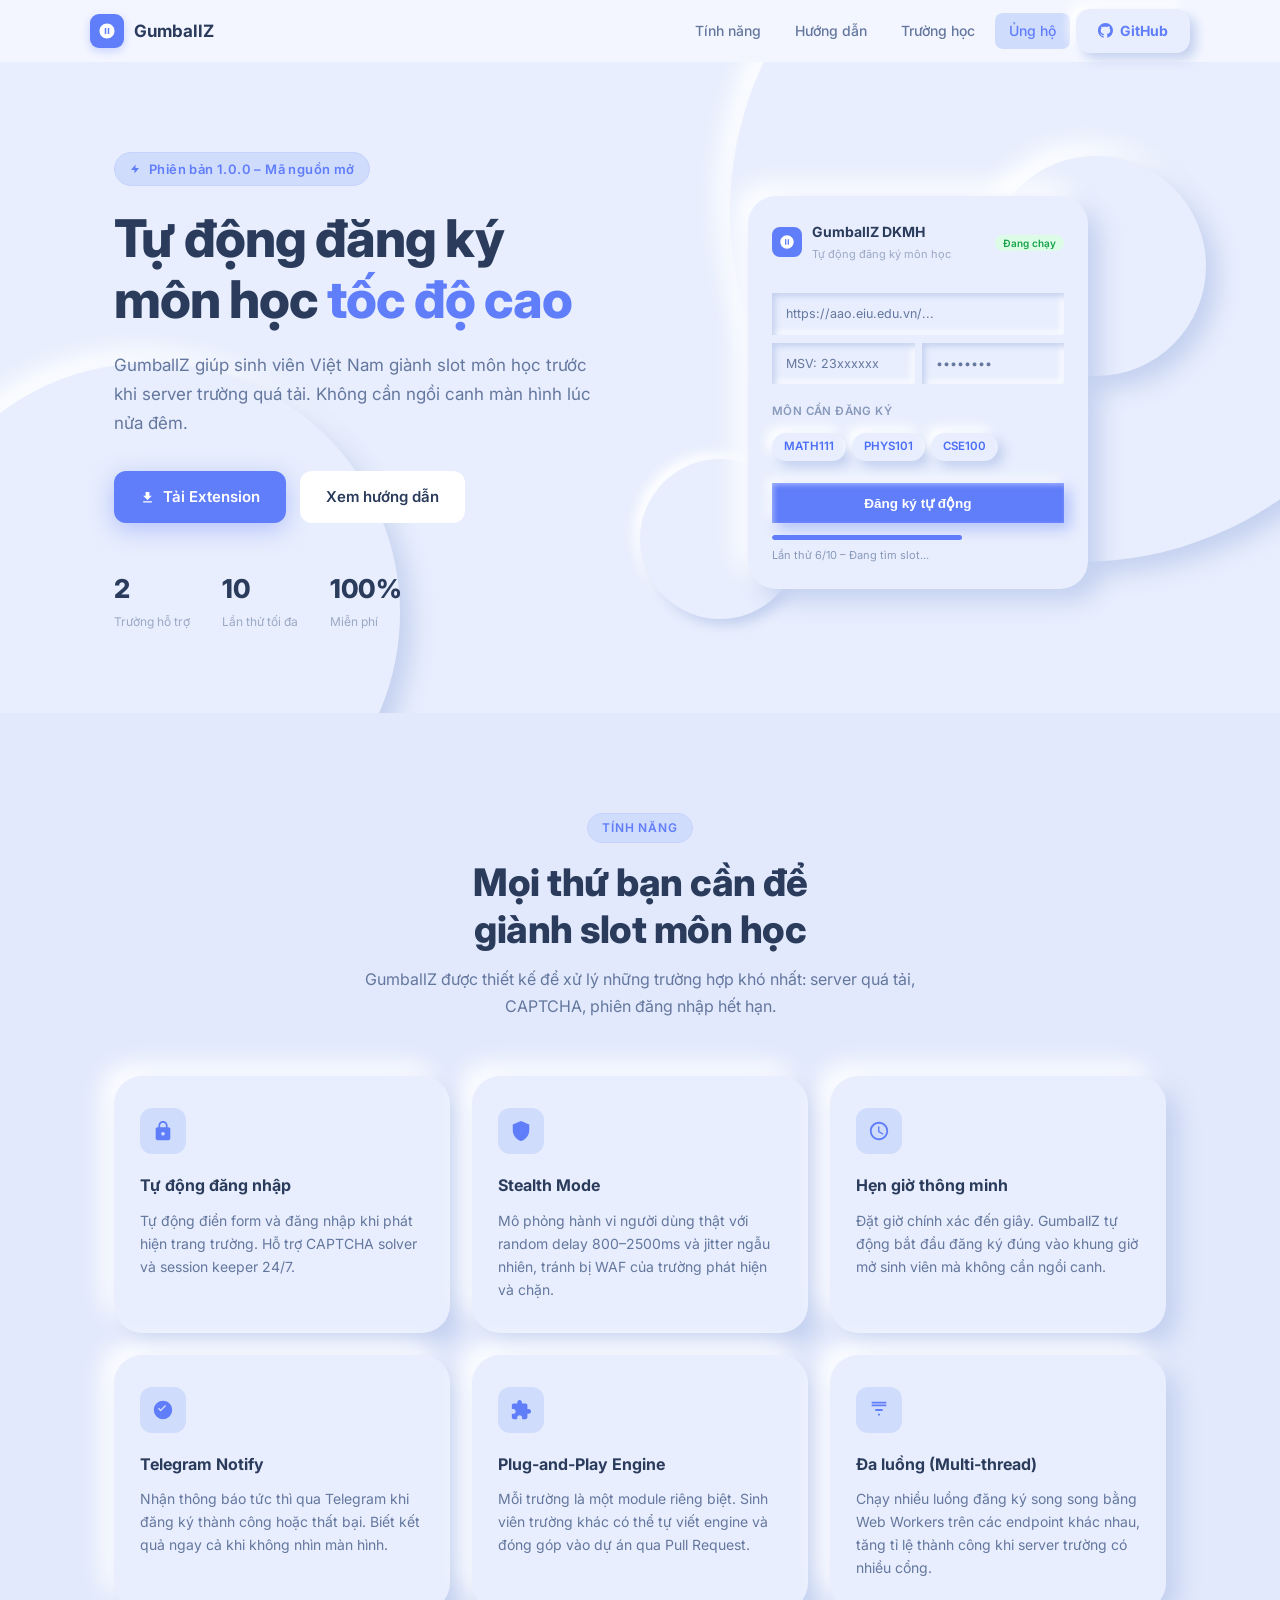
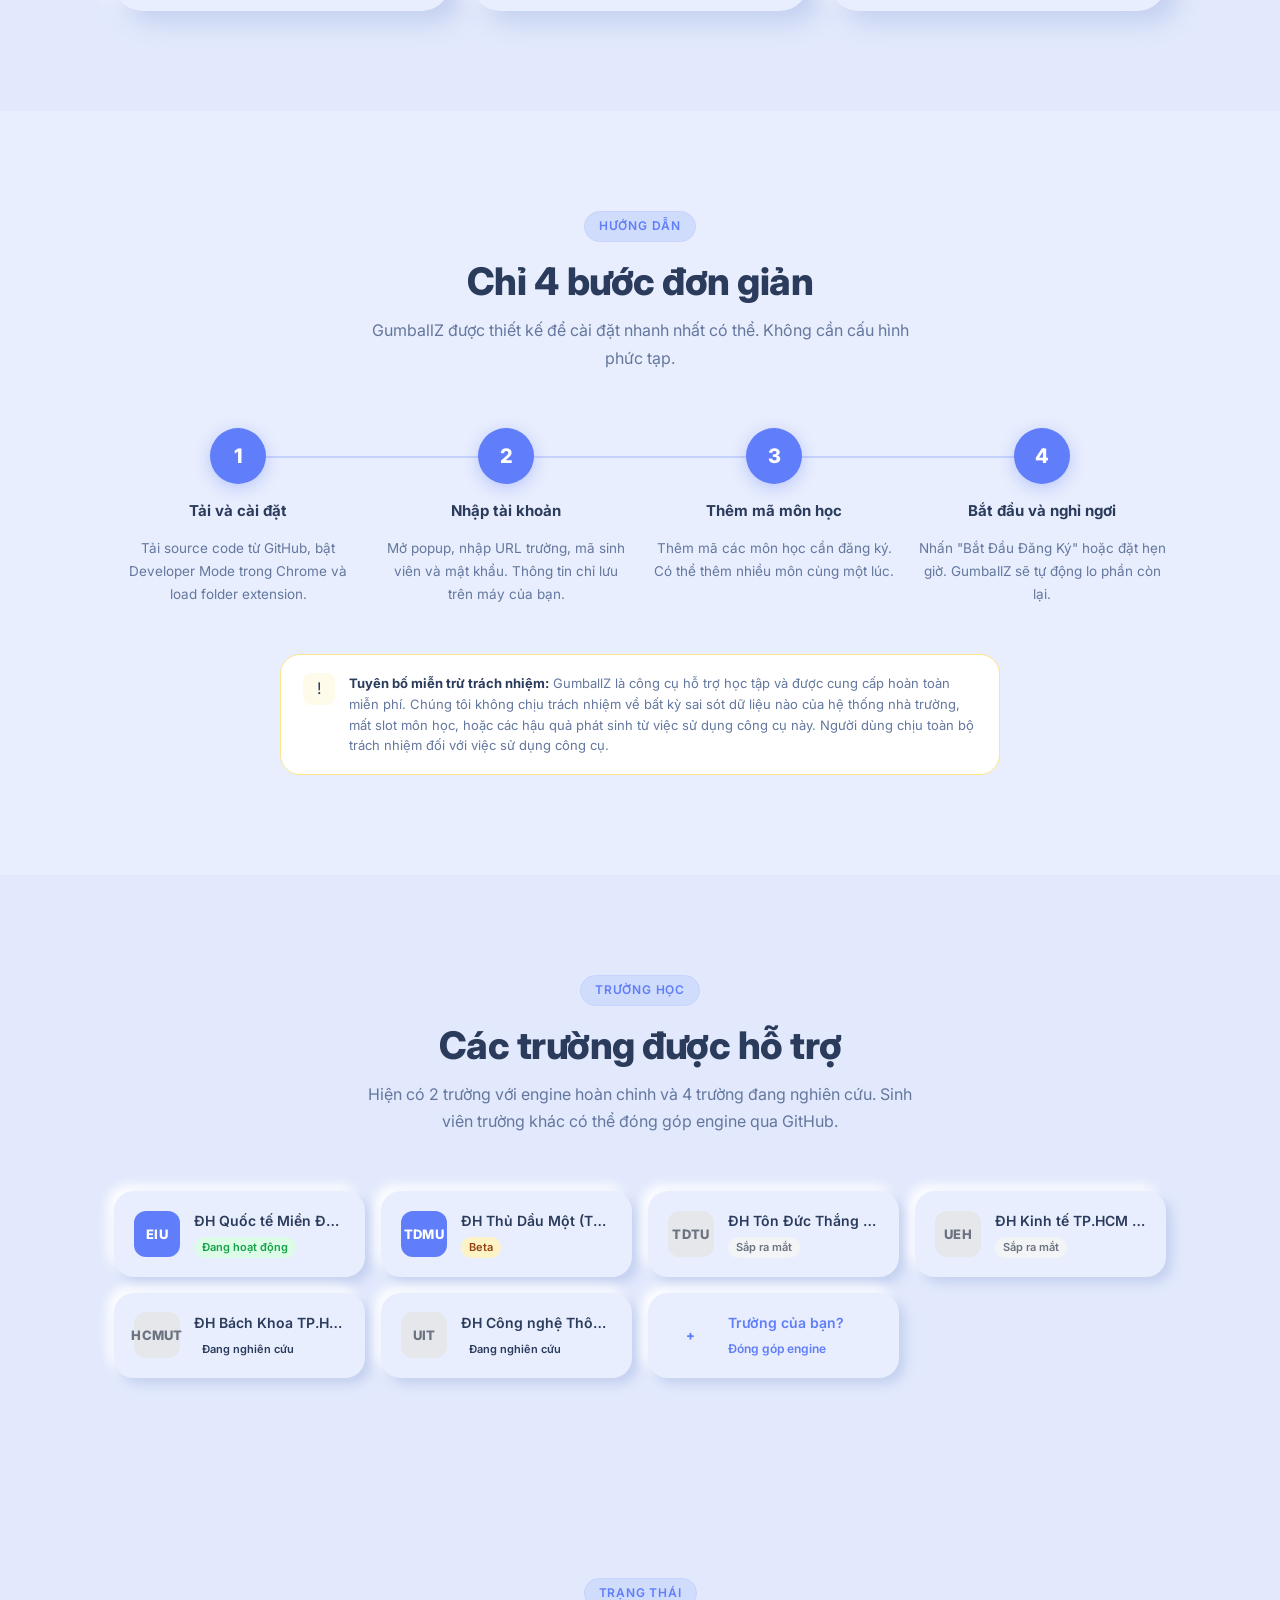
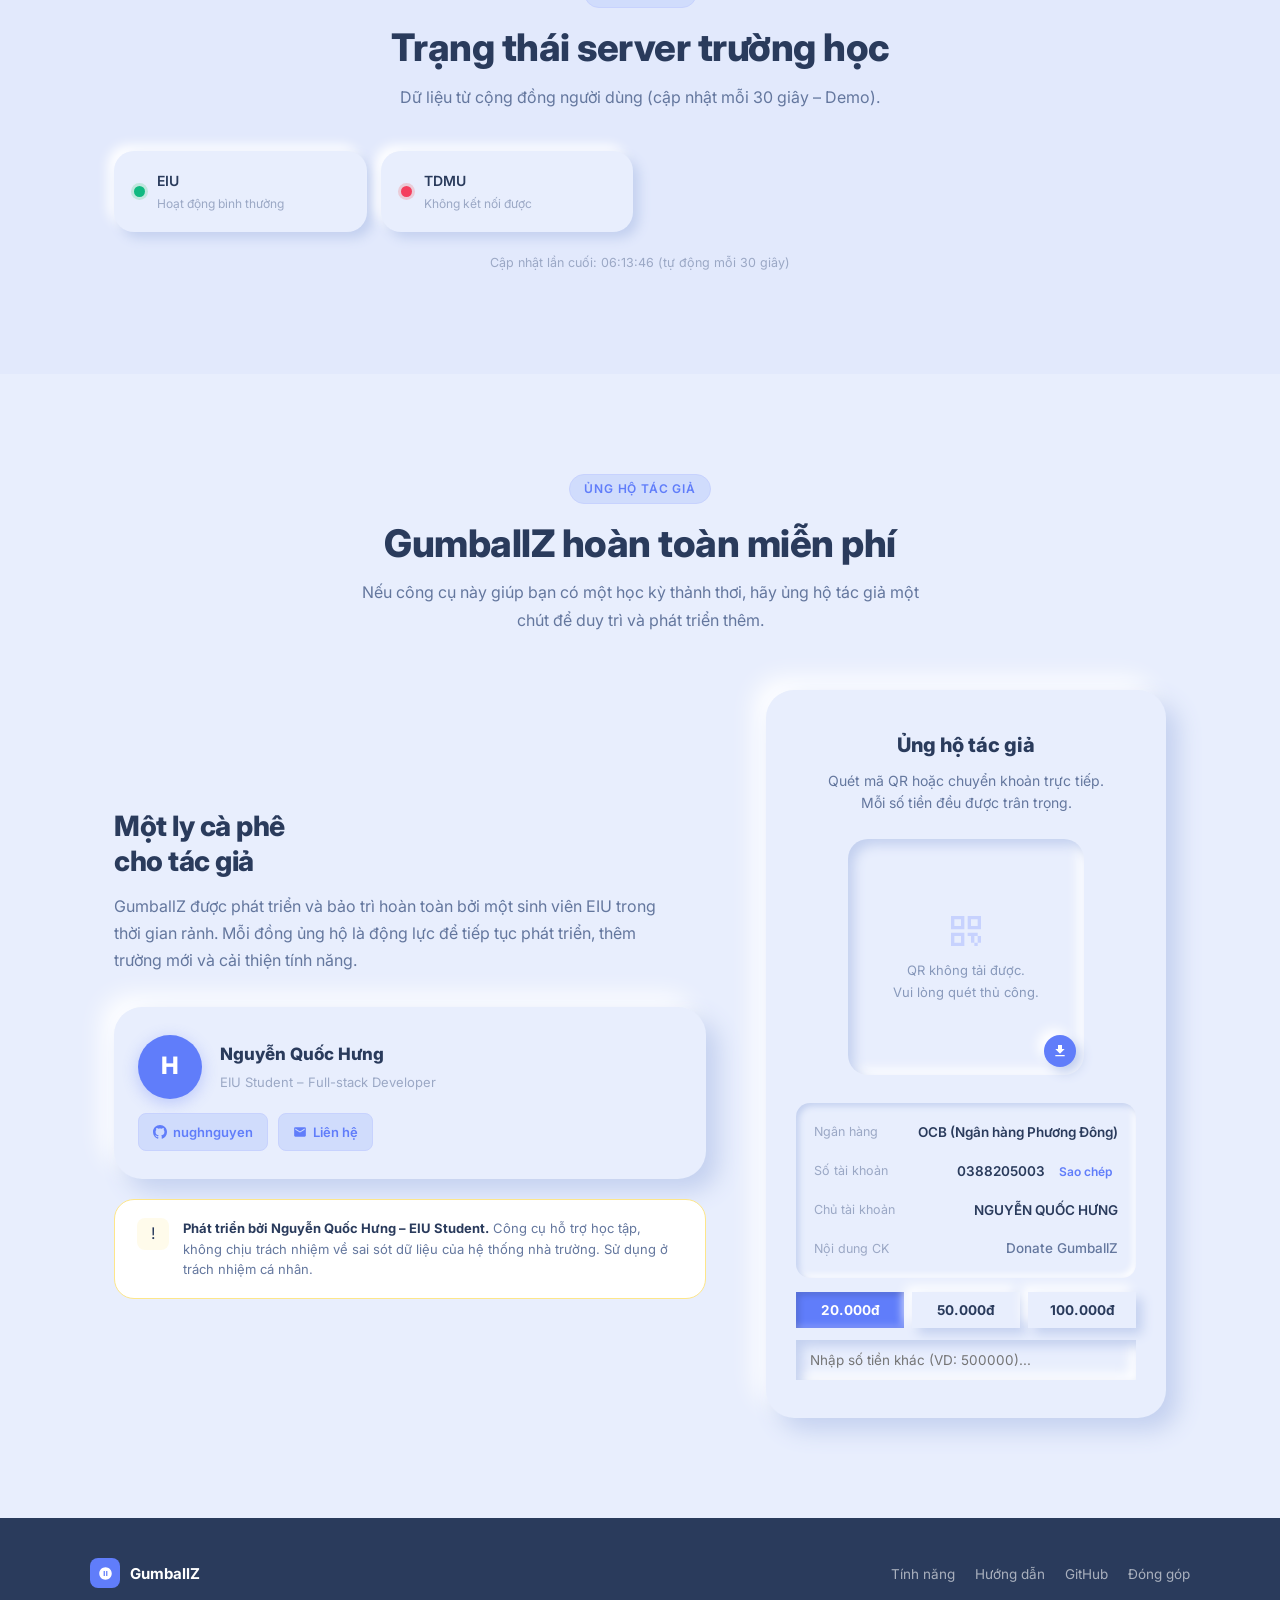
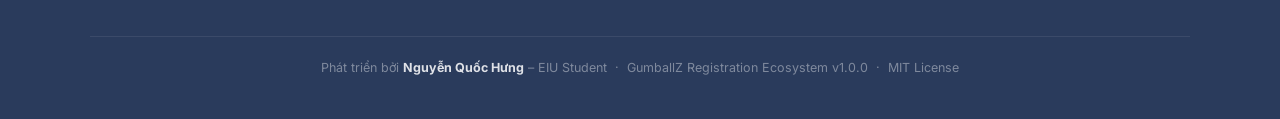
==== commit 4445f4fd: "feat: implement web portal landing page with dynamic university engine rendering and donation suppor" ====
--- a/web-portal/index.html
+++ b/web-portal/index.html
@@ -114,17 +114,17 @@
               </div>
             </div>
 
-            <div class="gz-mock-field">https://dkmh.eiu.edu.vn/...</div>
+            <div class="gz-mock-field">https://aao.eiu.edu.vn/...</div>
             <div style="display:grid;grid-template-columns:1fr 1fr;gap:7px;">
-              <div class="gz-mock-field">MSV: 21xxxxxx</div>
+              <div class="gz-mock-field">MSV: 23xxxxxx</div>
               <div class="gz-mock-field">••••••••</div>
             </div>
 
             <div style="font-size:11.5px;color:#8899bb;margin-top:10px;margin-bottom:4px;font-weight:600;text-transform:uppercase;letter-spacing:.4px;">Môn cần đăng ký</div>
             <div class="gz-mock-tags">
-              <span class="gz-mock-tag">CS101</span>
-              <span class="gz-mock-tag">MATH202</span>
-              <span class="gz-mock-tag">PHY305</span>
+              <span class="gz-mock-tag">MATH111</span>
+              <span class="gz-mock-tag">PHYS101</span>
+              <span class="gz-mock-tag">CSE100</span>
             </div>
 
             <button class="gz-mock-btn">Đăng ký tự động</button>
@@ -353,7 +353,7 @@
           </p>
 
           <!-- QR Code – VietQR OCB API -->
-          <div class="gz-qr-wrap" id="gz-qr-wrap">
+          <div class="gz-qr-wrap" id="gz-qr-wrap" style="position: relative;">
             <img
               id="gz-qr-img"
               src="https://img.vietqr.io/image/OCB-0388205003-qr_only.png?accountName=NGUYEN%20QUOC%20HUNG&amount=20000&addInfo=Donate%20GumballZ"
@@ -365,6 +365,10 @@
               <svg width="40" height="40" fill="#c7d2fe" viewBox="0 0 24 24"><path d="M3 11h8V3H3v8zm2-6h4v4H5V5zM3 21h8v-8H3v8zm2-6h4v4H5v-4zM13 3v8h8V3h-8zm6 6h-4V5h4v4zM13 13h2v2h-2zm2 2h2v2h-2zm2-2h2v2h-2zm2 2h2v2h-2zm-4 2h2v2h-2zm2 2h2v2h-2zm-2-6h2v2h-2zm4 4h2v2h-2z"/></svg>
               QR không tải được.<br>Vui lòng quét thủ công.
             </div>
+            <!-- Nút Tải mã QR -->
+            <button class="gz-download-qr-btn" id="gz-download-qr" onclick="downloadQR()" title="Tải mã QR" style="position: absolute; bottom: 8px; right: 8px; width: 32px; height: 32px; border-radius: 50%; background: var(--c-primary); color: #fff; border: none; display: flex; align-items: center; justify-content: center; cursor: pointer; box-shadow: var(--shadow-clay-outer-sm); transition: transform 0.2s;">
+              <svg viewBox="0 0 24 24" width="16" height="16" fill="currentColor"><path d="M19 9h-4V3H9v6H5l7 7 7-7zM5 18v2h14v-2H5z"/></svg>
+            </button>
           </div>
 
           <!-- Bank Info -->
@@ -439,39 +443,44 @@
     .gz-amount-btn {
       flex: 1;
       min-width: 80px;
-      padding: 8px 10px;
-      background: var(--c-primary-l);
-      border: 1.5px solid #c7d2fe;
-      border-radius: 9px;
-      color: var(--c-primary);
-      font-size: 13px;
-      font-weight: 600;
+      padding: 10px 10px;
+      background: var(--c-surface);
+      border: none;
+      border-radius: var(--radius-sm);
+      color: var(--c-text);
+      font-size: 13.5px;
+      font-weight: 700;
       font-family: 'Inter', sans-serif;
       cursor: pointer;
-      transition: all 0.2s;
+      box-shadow: var(--shadow-clay-outer-sm);
+      transition: all 0.25s;
     }
-    .gz-amount-btn:hover,
+    .gz-amount-btn:active {
+      box-shadow: var(--shadow-clay-inner-sm);
+      transform: translateY(1px);
+    }
     .gz-amount-btn.active {
-      background: var(--c-grad-1);
+      background: var(--c-primary);
       color: #fff;
-      border-color: transparent;
+      box-shadow: inset 3px 3px 6px rgba(0, 0, 0, 0.15), inset -3px -3px 6px rgba(255, 255, 255, 0.2);
     }
     
     .gz-custom-amount-input {
       width: 100%;
-      padding: 10px 14px;
-      border: 1.5px solid var(--c-border);
-      border-radius: 9px;
+      padding: 12px 14px;
+      border: none;
+      border-radius: var(--radius-sm);
       font-size: 13.5px;
       font-family: inherit;
       color: var(--c-text);
       outline: none;
-      transition: all 0.2s;
+      transition: all 0.25s;
       background: var(--c-surface);
+      box-shadow: var(--shadow-clay-inner);
     }
     .gz-custom-amount-input:focus {
-      border-color: var(--c-primary);
-      box-shadow: 0 0 0 3px rgba(79, 110, 247, 0.15);
+      background: var(--c-primary-l);
+      box-shadow: inset 5px 5px 10px var(--c-clay-sh), inset -5px -5px 10px var(--c-clay-hl);
     }
   </style>
 
--- a/web-portal/style.css
+++ b/web-portal/style.css
@@ -9,32 +9,38 @@
 
 /* ---- TOKENS ---- */
 :root {
-  --c-bg:         #f5f7ff;
-  --c-bg-2:       #eef1fb;
-  --c-surface:    rgba(255, 255, 255, 0.82);
-  --c-surface-2:  rgba(255, 255, 255, 0.55);
-  --c-border:     rgba(196, 210, 245, 0.65);
-  --c-primary:    #4f6ef7;
-  --c-primary-d:  #3a56e0;
-  --c-primary-l:  #eef0ff;
-  --c-accent:     #7b63f5;
-  --c-success:    #22c55e;
-  --c-warning:    #f59e0b;
-  --c-danger:     #ef4444;
-  --c-text:       #1a2540;
-  --c-text-2:     #4a5a7a;
-  --c-text-3:     #8899bb;
-  --c-grad-1:     linear-gradient(135deg, #4f6ef7 0%, #7b63f5 100%);
-  --c-grad-2:     linear-gradient(135deg, #f0f4ff 0%, #e8eeff 100%);
-  --radius-xl:    20px;
-  --radius-lg:    14px;
-  --radius-md:    10px;
-  --shadow-sm:    0 2px 8px rgba(79, 110, 247, 0.08);
-  --shadow-md:    0 6px 28px rgba(79, 110, 247, 0.12);
-  --shadow-lg:    0 14px 50px rgba(79, 110, 247, 0.16);
-  --transition:   all 0.25s cubic-bezier(0.4, 0, 0.2, 1);
-  --max-w:        1100px;
-  --section-gap:  100px;
+  --c-bg:           #e8eefd;
+  --c-bg-2:         #e2e9fc;
+  --c-surface:      #e8eefd;
+  --c-clay-hl:      #ffffff;
+  --c-clay-sh:      #c3d0ef;
+
+  --c-primary:      #607dfa;
+  --c-primary-d:    #4a6df5;
+  --c-primary-l:    #d0dcfc;
+  --c-accent:       #7b63f5;
+  --c-success:      #10b981;
+  --c-warning:      #f59e0b;
+  --c-danger:       #f43f5e;
+  --c-text:         #2a3b5c;
+  --c-text-2:       #64779e;
+  --c-text-3:       #9ba8c5;
+  
+  --c-grad-1:       var(--c-primary);
+  --c-grad-2:       var(--c-bg);
+  
+  --radius-xl:      28px;
+  --radius-lg:      20px;
+  --radius-md:      14px;
+  
+  --shadow-clay-outer: 12px 12px 24px var(--c-clay-sh), -12px -12px 24px var(--c-clay-hl);
+  --shadow-clay-outer-sm: 6px 6px 12px var(--c-clay-sh), -6px -6px 12px var(--c-clay-hl);
+  --shadow-clay-inner: inset 6px 6px 12px var(--c-clay-sh), inset -6px -6px 12px var(--c-clay-hl);
+  --shadow-clay-inner-sm: inset 3px 3px 6px var(--c-clay-sh), inset -3px -3px 6px var(--c-clay-hl);
+  
+  --transition:     all 0.3s cubic-bezier(0.4, 0, 0.2, 1);
+  --max-w:          1100px;
+  --section-gap:    100px;
 }
 
 /* ---- RESET ---- */
@@ -183,22 +189,27 @@
   display: inline-flex;
   align-items: center;
   gap: 7px;
-  padding: 8px 18px;
-  background: var(--c-grad-1);
-  color: #fff;
-  border-radius: 10px;
+  padding: 10px 22px;
+  background: var(--c-surface);
+  color: var(--c-primary);
+  border-radius: var(--radius-md);
   font-size: 14px;
-  font-weight: 600;
+  font-weight: 700;
   text-decoration: none;
-  box-shadow: 0 3px 12px rgba(79, 110, 247, 0.3);
+  box-shadow: var(--shadow-clay-outer-sm);
   transition: var(--transition);
 }
 
 .gz-btn-nav:hover {
-  transform: translateY(-1px);
-  box-shadow: 0 6px 20px rgba(79, 110, 247, 0.4);
+  transform: translateY(-2px);
+  box-shadow: 8px 8px 16px var(--c-clay-sh), -8px -8px 16px var(--c-clay-hl);
   text-decoration: none;
-  color: #fff;
+  color: var(--c-primary-d);
+}
+
+.gz-btn-nav:active {
+  transform: translateY(1px);
+  box-shadow: var(--shadow-clay-inner-sm);
 }
 
 /* ============================================================
@@ -221,7 +232,8 @@
 .gz-hero::before {
   width: 700px;
   height: 700px;
-  background: radial-gradient(circle, rgba(79, 110, 247, 0.1) 0%, transparent 65%);
+  background: var(--c-surface);
+  box-shadow: var(--shadow-clay-outer);
   top: -200px;
   right: -150px;
 }
@@ -229,7 +241,8 @@
 .gz-hero::after {
   width: 500px;
   height: 500px;
-  background: radial-gradient(circle, rgba(123, 99, 245, 0.08) 0%, transparent 65%);
+  background: var(--c-surface);
+  box-shadow: var(--shadow-clay-outer);
   bottom: -150px;
   left: -100px;
 }
@@ -359,11 +372,9 @@
 
 .gz-popup-mockup {
   background: var(--c-surface);
-  backdrop-filter: blur(20px);
-  border: 1px solid var(--c-border);
-  border-radius: 20px;
-  box-shadow: var(--shadow-lg), 0 1px 0 rgba(255,255,255,0.7) inset;
-  padding: 20px;
+  border-radius: var(--radius-xl);
+  box-shadow: var(--shadow-clay-outer);
+  padding: 24px;
   width: 340px;
   position: relative;
   z-index: 2;
@@ -380,7 +391,6 @@
   align-items: center;
   gap: 10px;
   padding-bottom: 14px;
-  border-bottom: 1px solid var(--c-border);
   margin-bottom: 16px;
 }
 
@@ -399,32 +409,34 @@
 .gz-mock-badge { font-size: 10px; font-weight: 600; padding: 2px 8px; background: #dcfce7; color: #16a34a; border-radius: 20px; }
 
 .gz-mock-field {
-  background: rgba(255,255,255,0.9);
-  border: 1.5px solid var(--c-border);
-  border-radius: 8px;
-  padding: 9px 11px;
+  background: var(--c-surface);
+  border: none;
+  box-shadow: var(--shadow-clay-inner-sm);
+  border-radius: var(--radius-sm);
+  padding: 10px 14px;
   font-size: 12.5px;
   color: var(--c-text-2);
   margin-bottom: 8px;
 }
 
 .gz-mock-tags {
-  display: flex; gap: 5px; flex-wrap: wrap; margin: 10px 0;
+  display: flex; gap: 6px; flex-wrap: wrap; margin: 12px 0;
 }
 
 .gz-mock-tag {
-  background: #eef2ff; color: #3730a3;
-  border: 1px solid #c7d2fe;
-  border-radius: 20px; padding: 3px 10px;
-  font-size: 11.5px; font-weight: 500;
+  background: var(--c-surface); color: var(--c-primary-d);
+  box-shadow: var(--shadow-clay-outer-sm);
+  border-radius: 20px; padding: 4px 12px;
+  font-size: 11.5px; font-weight: 600;
 }
 
 .gz-mock-btn {
-  background: var(--c-grad-1);
+  background: var(--c-primary);
   color: #fff; border: none;
-  width: 100%; padding: 10px;
-  border-radius: 9px; font-size: 13px; font-weight: 600;
-  cursor: pointer; margin-top: 8px;
+  width: 100%; padding: 12px;
+  border-radius: var(--radius-sm); font-size: 13.5px; font-weight: 700;
+  cursor: pointer; margin-top: 10px;
+  box-shadow: 6px 6px 14px rgba(96, 125, 250, 0.4), -4px -4px 10px var(--c-clay-hl), inset 2px 2px 5px rgba(255, 255, 255, 0.4);
 }
 
 .gz-mock-progress-bar-bg {
@@ -455,13 +467,15 @@
 
 .gz-orb-1 {
   width: 220px; height: 220px;
-  background: radial-gradient(circle, rgba(79, 110, 247, 0.15), transparent 70%);
+  background: var(--c-surface);
+  box-shadow: var(--shadow-clay-outer);
   top: -40px; right: -40px;
 }
 
 .gz-orb-2 {
   width: 160px; height: 160px;
-  background: radial-gradient(circle, rgba(123, 99, 245, 0.12), transparent 70%);
+  background: var(--c-surface);
+  box-shadow: var(--shadow-clay-outer-sm);
   bottom: -30px; left: -30px;
 }
 
@@ -482,10 +496,10 @@
 
 .gz-feature-card {
   background: var(--c-surface);
-  border: 1px solid var(--c-border);
+  border: none;
   border-radius: var(--radius-xl);
-  padding: 28px 24px;
-  box-shadow: var(--shadow-sm);
+  padding: 32px 26px;
+  box-shadow: var(--shadow-clay-outer);
   transition: var(--transition);
   position: relative;
   overflow: hidden;
@@ -503,8 +517,7 @@
 
 .gz-feature-card:hover {
   transform: translateY(-4px);
-  box-shadow: var(--shadow-md);
-  border-color: rgba(79, 110, 247, 0.3);
+  box-shadow: 16px 16px 32px var(--c-clay-sh), -16px -16px 32px var(--c-clay-hl);
 }
 
 .gz-feature-icon {
@@ -558,10 +571,7 @@
   left: calc(12.5% + 14px);
   right: calc(12.5% + 14px);
   height: 2px;
-  background: linear-gradient(90deg,
-    var(--c-primary) 0%,
-    var(--c-accent) 100%
-  );
+  background: var(--c-primary);
   opacity: 0.25;
 }
 
@@ -601,20 +611,21 @@
 
 .gz-uni-card {
   background: var(--c-surface);
-  border: 1px solid var(--c-border);
+  border: none;
   border-radius: var(--radius-lg);
   padding: 18px 20px;
   display: flex;
   align-items: center;
   gap: 14px;
-  box-shadow: var(--shadow-sm);
+  box-shadow: var(--shadow-clay-outer-sm);
   transition: var(--transition);
 }
 
 .gz-uni-card:hover {
-  border-color: rgba(79, 110, 247, 0.35);
-  box-shadow: var(--shadow-md);
+  box-shadow: var(--shadow-clay-outer);
   transform: translateY(-2px);
+  position: relative;
+  z-index: 10;
 }
 
 .gz-uni-abbr {
@@ -630,11 +641,59 @@
 }
 
 .gz-uni-abbr.dev {
-  background: linear-gradient(135deg, #e5e7eb, #d1d5db);
+  background: #e5e7eb;
   color: #6b7280;
 }
 
-.gz-uni-info { flex: 1; min-width: 0; }
+.gz-uni-info { flex: 1; min-width: 0; position: relative; cursor: pointer; }
+
+/* Custom CSS Tooltip */
+.gz-uni-info[data-tooltip]::before {
+  content: attr(data-tooltip);
+  position: absolute;
+  bottom: 100%;
+  left: 0;
+  background: var(--c-primary);
+  color: #fff;
+  padding: 6px 12px;
+  border-radius: var(--radius-sm);
+  font-size: 11.5px;
+  font-weight: 600;
+  white-space: nowrap;
+  z-index: 100;
+  transform: translateY(-4px);
+  pointer-events: none;
+  opacity: 0;
+  visibility: hidden;
+  transition: all 0.25s cubic-bezier(0.4, 0, 0.2, 1);
+  box-shadow: var(--shadow-clay-outer-sm);
+}
+
+.gz-uni-info[data-tooltip]:hover::before {
+  opacity: 1;
+  visibility: visible;
+  transform: translateY(-8px);
+}
+
+.gz-uni-info[data-tooltip]::after {
+  content: '';
+  position: absolute;
+  bottom: 100%;
+  left: 20px;
+  border: 6px solid transparent;
+  border-top-color: var(--c-primary);
+  transform: translateY(8px);
+  z-index: 99;
+  opacity: 0;
+  visibility: hidden;
+  transition: all 0.25s cubic-bezier(0.4, 0, 0.2, 1);
+}
+
+.gz-uni-info[data-tooltip]:hover::after {
+  opacity: 1;
+  visibility: visible;
+  transform: translateY(4px);
+}
 
 .gz-uni-name {
   font-size: 14px;
@@ -674,13 +733,13 @@
 
 .gz-server-card {
   background: var(--c-surface);
-  border: 1px solid var(--c-border);
+  border: none;
   border-radius: var(--radius-lg);
-  padding: 16px 18px;
+  padding: 18px 20px;
   display: flex;
   align-items: center;
   gap: 12px;
-  box-shadow: var(--shadow-sm);
+  box-shadow: var(--shadow-clay-outer-sm);
 }
 
 .gz-server-dot {
@@ -714,7 +773,7 @@
    DONATE SECTION
    ============================================================ */
 .gz-donate-section {
-  background: linear-gradient(160deg, #f0f4ff 0%, #e8eeff 100%);
+  background: var(--c-bg); /* Use solid background for puffy cards to stand out */
 }
 
 .gz-donate-inner {
@@ -726,10 +785,10 @@
 
 .gz-donate-card {
   background: var(--c-surface);
-  border: 1px solid var(--c-border);
+  border: none;
   border-radius: var(--radius-xl);
-  padding: 34px 30px;
-  box-shadow: var(--shadow-lg);
+  padding: 38px 30px;
+  box-shadow: var(--shadow-clay-outer);
   text-align: center;
 }
 
@@ -749,11 +808,11 @@
 .gz-qr-wrap {
   display: inline-block;
   margin: 24px auto;
-  padding: 14px;
-  background: #fff;
+  padding: 18px;
+  background: var(--c-surface);
   border-radius: var(--radius-lg);
-  border: 1.5px solid var(--c-border);
-  box-shadow: var(--shadow-sm);
+  border: none;
+  box-shadow: var(--shadow-clay-inner);
 }
 
 .gz-qr-wrap img {
@@ -763,12 +822,13 @@
 }
 
 .gz-bank-info {
-  background: var(--c-bg-2);
-  border: 1px solid var(--c-border);
+  background: var(--c-surface);
+  border: none;
   border-radius: var(--radius-md);
   padding: 14px 18px;
   text-align: left;
   margin-top: 4px;
+  box-shadow: var(--shadow-clay-inner-sm);
 }
 
 .gz-bank-row {
@@ -808,10 +868,10 @@
 
 .gz-author-card {
   background: var(--c-surface);
-  border: 1px solid var(--c-border);
+  border: none;
   border-radius: var(--radius-xl);
   padding: 28px 24px;
-  box-shadow: var(--shadow-md);
+  box-shadow: var(--shadow-clay-outer);
   margin-top: 32px;
 }
 
